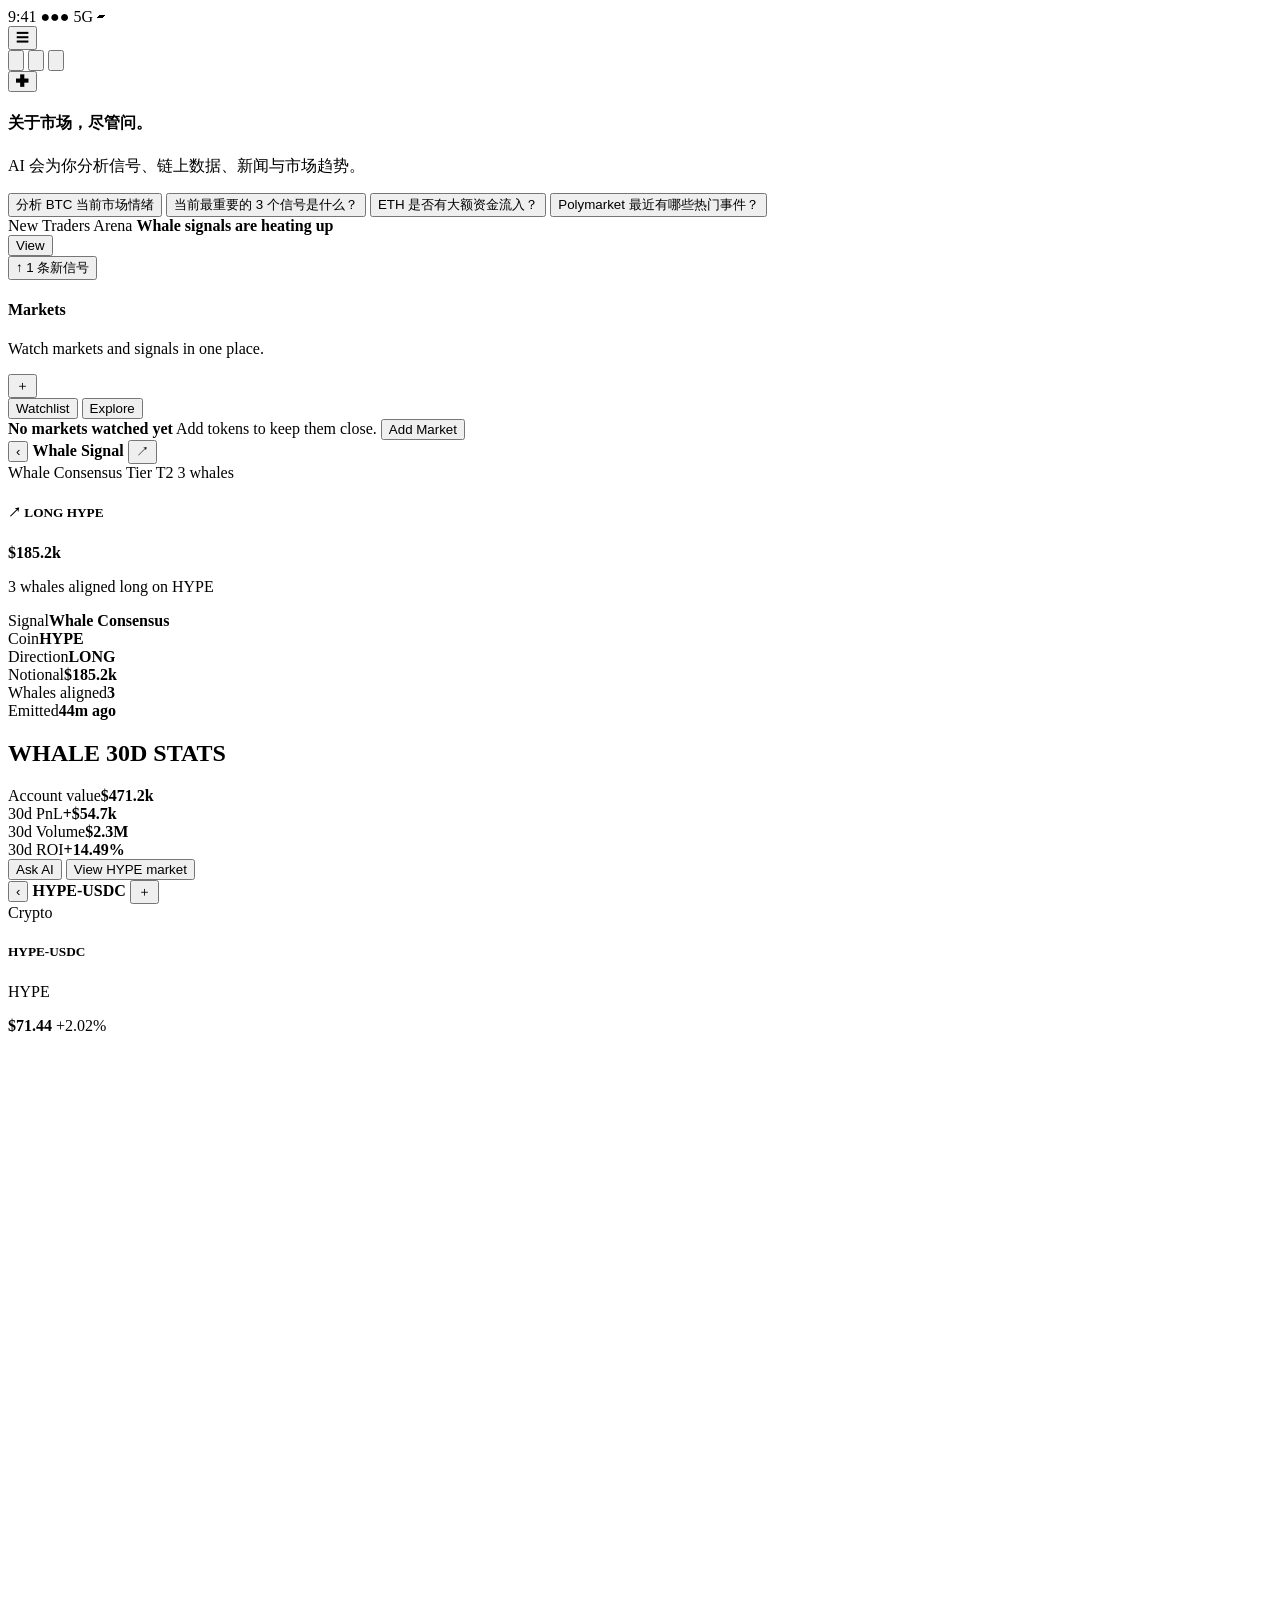
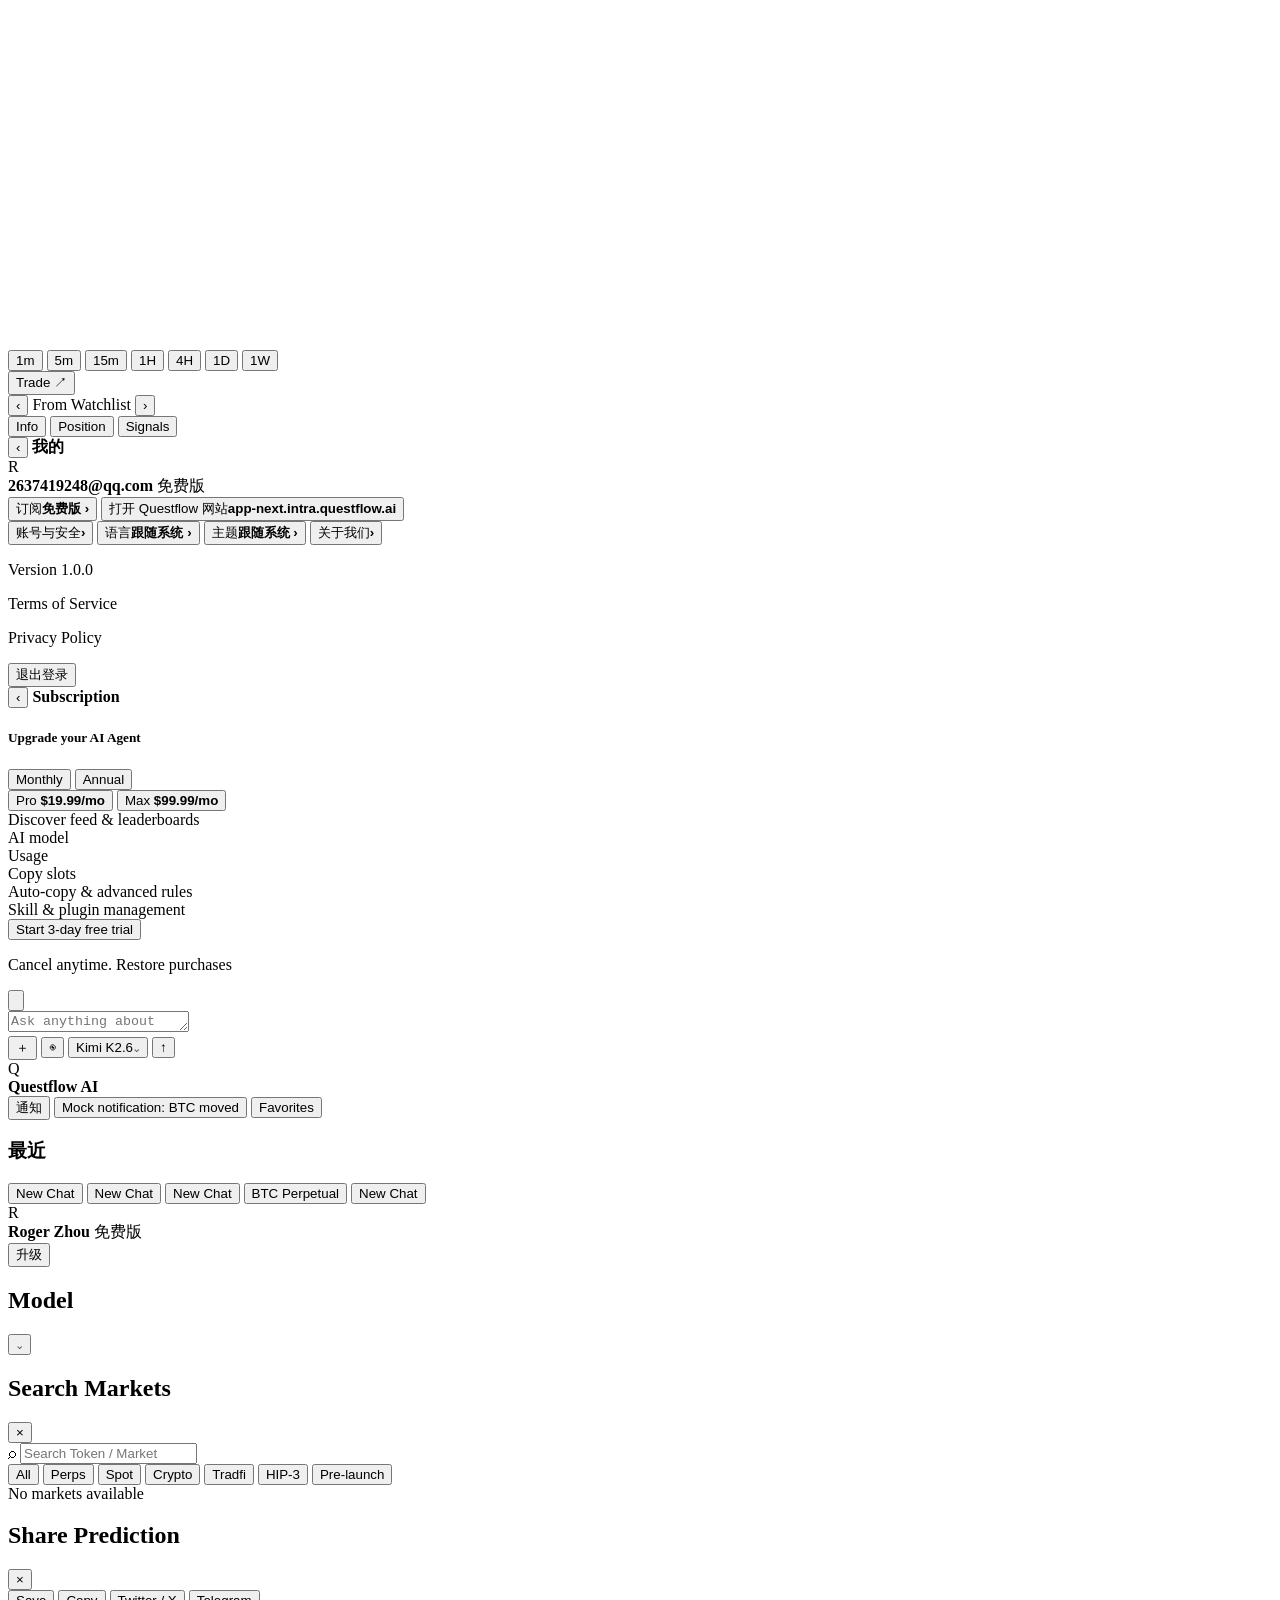
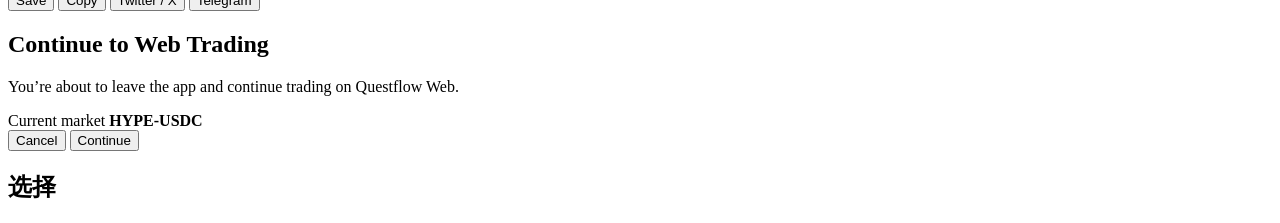
==== index.html @ 4701a62e "Add files via upload" ====
<!DOCTYPE html>
<html lang="zh-CN">
<head>
  <meta charset="UTF-8">
  <meta name="viewport" content="width=device-width, initial-scale=1.0">
  <title>Questflow AI Mobile Baseline</title>
  <link rel="stylesheet" href="style.css">
</head>
<body>
  <main class="preview-stage">
    <section class="phone-frame" aria-label="390px mobile app preview">
      <div class="app-shell">
        <div class="status-bar">
          <span>9:41</span>
          <span class="status-icons">●●● 5G ▰</span>
        </div>

        <header class="main-header" data-main-header>
          <button class="round-button" type="button" data-open-sidebar aria-label="打开菜单">☰</button>
          <div class="top-switch" role="tablist" aria-label="主页面切换">
            <button class="top-tab is-active" type="button" data-tab="chat" aria-label="AI Chat" title="AI Chat">
              <svg viewBox="0 0 24 24" aria-hidden="true"><path d="M7 18.5 3.5 21v-5A8 8 0 1 1 7 18.5Z"></path><path d="M8 10h.01M12 10h.01M16 10h.01"></path></svg>
            </button>
            <button class="top-tab" type="button" data-tab="feed" aria-label="Signal Feed" title="Signal Feed">
              <svg viewBox="0 0 24 24" aria-hidden="true"><path d="M5 6h14M5 12h14M5 18h9"></path><circle cx="18" cy="18" r="1.5"></circle></svg>
            </button>
            <button class="top-tab" type="button" data-tab="markets" aria-label="Markets" title="Markets">
              <svg viewBox="0 0 24 24" aria-hidden="true"><path d="M4 19V9M10 19V5M16 19v-7M22 19V3"></path><path d="M2 19h20"></path></svg>
            </button>
          </div>
          <button class="round-button" type="button" data-new-chat aria-label="New Chat">✚</button>
        </header>

        <section class="app-content">
          <section class="page page-chat is-active" id="page-chat">
            <div class="chat-welcome" data-chat-welcome>
              <div class="quest-logo" aria-hidden="true">
                <span></span>
              </div>
              <h1>关于市场，尽管问。</h1>
              <p>AI 会为你分析信号、链上数据、新闻与市场趋势。</p>
              <div class="shortcut-grid">
                <button class="shortcut-card" type="button" data-prompt="分析 BTC 当前市场情绪">分析 BTC 当前市场情绪</button>
                <button class="shortcut-card" type="button" data-prompt="当前最重要的 3 个信号是什么？">当前最重要的 3 个信号是什么？</button>
                <button class="shortcut-card" type="button" data-prompt="ETH 是否有大额资金流入？">ETH 是否有大额资金流入？</button>
                <button class="shortcut-card" type="button" data-prompt="Polymarket 最近有哪些热门事件？">Polymarket 最近有哪些热门事件？</button>
              </div>
            </div>
            <div class="chat-thread" data-chat-thread></div>
          </section>

          <section class="page page-feed" id="page-feed">
            <article class="arena-banner">
              <div>
                <span>New Traders Arena</span>
                <strong>Whale signals are heating up</strong>
              </div>
              <button type="button" data-toast="Arena 仅作演示">View</button>
            </article>
            <button class="new-signal-pill" type="button" data-toast="已是最新信号">↑ 1 条新信号</button>
            <div class="signal-list" data-signal-list></div>
          </section>

          <section class="page page-markets" id="page-markets">
            <div class="markets-title-row">
              <div>
                <h1>Markets</h1>
                <p>Watch markets and signals in one place.</p>
              </div>
              <button class="round-button plain add-market-button" type="button" data-open-watchlist-sheet aria-label="Search Markets">＋</button>
            </div>
            <div class="segmented markets-segmented">
              <button class="segment is-active" type="button" data-market-tab="watchlist">Watchlist</button>
              <button class="segment" type="button" data-market-tab="explore">Explore</button>
            </div>
            <div class="market-panel is-active" data-market-panel="watchlist">
              <div class="empty-state" data-watchlist-empty>
                <strong>No markets watched yet</strong>
                <span>Add tokens to keep them close.</span>
                <button type="button" data-open-watchlist-sheet>Add Market</button>
              </div>
              <div class="market-list" data-watchlist-list></div>
            </div>
            <div class="market-panel" data-market-panel="explore">
              <div class="market-list" data-explore-list></div>
            </div>
          </section>

          <section class="page page-detail" id="page-detail">
            <header class="sub-header">
              <button class="round-button plain" type="button" data-back-feed aria-label="返回">‹</button>
              <strong>Whale Signal</strong>
              <button class="round-button plain" type="button" data-open-share aria-label="分享">↗</button>
            </header>
            <article class="detail-hero">
              <div class="detail-tags">
                <span>Whale Consensus</span>
                <span>Tier T2</span>
                <span>3 whales</span>
              </div>
              <div class="detail-title-row">
                <h1>↗ LONG HYPE</h1>
                <strong>$185.2k</strong>
              </div>
              <p>3 whales aligned long on HYPE</p>
            </article>
            <article class="info-card">
              <div class="info-row"><span>Signal</span><strong>Whale Consensus</strong></div>
              <div class="info-row"><span>Coin</span><strong>HYPE</strong></div>
              <div class="info-row"><span>Direction</span><strong class="up">LONG</strong></div>
              <div class="info-row"><span>Notional</span><strong>$185.2k</strong></div>
              <div class="info-row"><span>Whales aligned</span><strong>3</strong></div>
              <div class="info-row"><span>Emitted</span><strong>44m ago</strong></div>
            </article>
            <h2 class="block-title">WHALE 30D STATS</h2>
            <article class="info-card">
              <div class="info-row"><span>Account value</span><strong>$471.2k</strong></div>
              <div class="info-row"><span>30d PnL</span><strong class="up">+$54.7k</strong></div>
              <div class="info-row"><span>30d Volume</span><strong>$2.3M</strong></div>
              <div class="info-row"><span>30d ROI</span><strong class="up">+14.49%</strong></div>
            </article>
            <div class="detail-actions">
              <button class="button secondary" type="button" data-ask-detail>Ask AI</button>
              <button class="button primary" type="button" data-open-market>View HYPE market</button>
            </div>
          </section>

          <section class="page page-token-detail" id="page-token-detail">
            <header class="sub-header token-sub-header">
              <button class="round-button plain" type="button" data-back-token aria-label="返回">‹</button>
              <strong data-token-header>HYPE-USDC</strong>
              <button class="round-button plain watch-icon" type="button" data-token-watch aria-label="Add HYPE-USDC to Watchlist">＋</button>
            </header>
            <article class="token-hero" data-token-swipe>
              <div class="token-head-row">
                <div class="token-title-block">
                  <span data-token-category>Crypto</span>
                  <h1 data-token-name>HYPE-USDC</h1>
                  <p data-token-symbol>HYPE</p>
                </div>
                <div class="token-price-block">
                  <strong data-token-price>$71.44</strong>
                  <span class="up" data-token-change>+2.02%</span>
                </div>
              </div>
              <div class="candle-chart-wrap" data-candle-wrap>
                <svg class="candle-chart" viewBox="0 0 330 238" aria-label="Mock OHLC candlestick chart" data-token-chart></svg>
                <div class="chart-tooltip" data-chart-tooltip></div>
              </div>
              <div class="time-switch chart-time-switch" data-timeframe-switch>
                <button type="button" data-timeframe="1m">1m</button>
                <button type="button" data-timeframe="5m">5m</button>
                <button class="is-active" type="button" data-timeframe="15m">15m</button>
                <button type="button" data-timeframe="1H">1H</button>
                <button type="button" data-timeframe="4H">4H</button>
                <button type="button" data-timeframe="1D">1D</button>
                <button type="button" data-timeframe="1W">1W</button>
              </div>
              <button class="token-trade-button" type="button" data-open-trade-confirm>Trade ↗</button>
              <div class="watchlist-nav" data-watchlist-nav>
                <button type="button" data-prev-token>‹</button>
                <span data-token-source>From Watchlist</span>
                <button type="button" data-next-token>›</button>
              </div>
            </article>
            <section class="token-detail-tabs">
              <div class="token-tab-bar" role="tablist" aria-label="Market detail sections">
                <button class="is-active" type="button" role="tab" data-detail-tab="info">Info</button>
                <button type="button" role="tab" data-detail-tab="position">Position</button>
                <button type="button" role="tab" data-detail-tab="signals">Signals</button>
              </div>
              <div class="token-tab-content" data-detail-tab-content>
                <section class="token-tab-panel is-active" data-detail-panel="info">
                  <article class="info-card market-info-card" data-token-market-info></article>
                </section>
                <section class="token-tab-panel" data-detail-panel="position">
                  <article class="info-card position-card" data-token-position></article>
                </section>
                <section class="token-tab-panel" data-detail-panel="signals">
                  <div class="related-signals" data-related-signals></div>
                </section>
              </div>
            </section>
          </section>

          <section class="page page-profile" id="page-profile">
            <header class="sub-header">
              <button class="round-button plain" type="button" data-back-home aria-label="返回">‹</button>
              <strong>我的</strong>
              <span></span>
            </header>
            <article class="profile-card">
              <div class="avatar">R</div>
              <div>
                <strong>2637419248@qq.com</strong>
                <span>免费版</span>
              </div>
            </article>
            <article class="list-card">
              <button class="settings-row" type="button" data-go-subscription><span>订阅</span><strong>免费版 ›</strong></button>
              <button class="settings-row" type="button" data-toast="已打开 app-next.intra.questflow.ai"><span>打开 Questflow 网站</span><strong>app-next.intra.questflow.ai</strong></button>
            </article>
            <article class="list-card">
              <button class="settings-row" type="button" data-toast="账号与安全仅作演示"><span>账号与安全</span><strong>›</strong></button>
              <button class="settings-row" type="button" data-choice="language"><span>语言</span><strong data-language-label>跟随系统 ›</strong></button>
              <button class="settings-row" type="button" data-choice="theme"><span>主题</span><strong data-theme-label>跟随系统 ›</strong></button>
              <button class="settings-row" type="button" data-toggle-about><span>关于我们</span><strong>›</strong></button>
              <div class="about-panel" data-about-panel>
                <p>Version 1.0.0</p>
                <p>Terms of Service</p>
                <p>Privacy Policy</p>
              </div>
            </article>
            <button class="logout-button" type="button" data-toast="已退出登录（演示）">退出登录</button>
          </section>

          <section class="page page-subscription" id="page-subscription">
            <header class="sub-header">
              <button class="round-button plain" type="button" data-back-profile aria-label="返回">‹</button>
              <strong>Subscription</strong>
              <span></span>
            </header>
            <article class="subscription-hero">
              <h1>Upgrade your AI Agent</h1>
              <div class="segmented">
                <button class="segment is-active" type="button" data-billing="monthly">Monthly</button>
                <button class="segment" type="button" data-billing="annual">Annual</button>
              </div>
              <div class="plan-switch">
                <button class="plan-card is-active" type="button" data-plan="pro">
                  <span>Pro</span>
                  <strong>$19.99/mo</strong>
                </button>
                <button class="plan-card" type="button" data-plan="max">
                  <span>Max</span>
                  <strong>$99.99/mo</strong>
                </button>
              </div>
            </article>
            <article class="feature-card">
              <div>Discover feed & leaderboards</div>
              <div>AI model</div>
              <div>Usage</div>
              <div>Copy slots</div>
              <div>Auto-copy & advanced rules</div>
              <div>Skill & plugin management</div>
            </article>
            <div class="trial-footer">
              <button class="button primary full" type="button" data-toast="已开始 3 天试用（演示）">Start 3-day free trial</button>
              <p>Cancel anytime. Restore purchases</p>
            </div>
          </section>
        </section>

        <button class="token-ask-fab" type="button" data-token-ask-ai aria-label="Ask AI">
          <svg viewBox="0 0 24 24" aria-hidden="true"><path d="m12 3 1.15 3.1a7.4 7.4 0 0 0 4.4 4.4l3.1 1.15-3.1 1.15a7.4 7.4 0 0 0-4.4 4.4L12 20.3l-1.15-3.1a7.4 7.4 0 0 0-4.4-4.4l-3.1-1.15 3.1-1.15a7.4 7.4 0 0 0 4.4-4.4L12 3Z"></path><path d="m19 3 .35.95a2.3 2.3 0 0 0 1.4 1.4l.95.35-.95.35a2.3 2.3 0 0 0-1.4 1.4L19 8.4l-.35-.95a2.3 2.3 0 0 0-1.4-1.4l-.95-.35.95-.35a2.3 2.3 0 0 0 1.4-1.4L19 3Z"></path></svg>
        </button>

        <form class="composer" data-composer>
          <textarea rows="1" placeholder="Ask anything about markets" data-chat-input></textarea>
          <div class="composer-actions">
            <button class="small-icon" type="button" data-toast="图片上传仅作演示" aria-label="上传图片">＋</button>
            <button class="small-icon" type="button" data-toast="语音输入仅作演示" aria-label="语音输入">◉</button>
            <button class="model-pill" type="button" data-open-model><span data-model-label>Kimi K2.6</span>⌄</button>
            <button class="send-button" type="submit" aria-label="发送">↑</button>
          </div>
        </form>

        <aside class="sidebar" data-sidebar>
          <div class="sidebar-brand">
            <div class="brand-mark">Q</div>
            <strong>Questflow AI</strong>
          </div>
          <button class="side-item" type="button" data-toast="通知仅作演示">通知</button>
          <button class="side-item" type="button" data-open-notification-market>Mock notification: BTC moved</button>
          <button class="side-item" type="button" data-toast="Favorites 已点击">Favorites</button>
          <h3>最近</h3>
          <div class="history-list">
            <button type="button" data-history="New Chat">New Chat</button>
            <button type="button" data-history="New Chat">New Chat</button>
            <button type="button" data-history="New Chat">New Chat</button>
            <button type="button" data-history="BTC Perpetual">BTC Perpetual</button>
            <button type="button" data-history="New Chat">New Chat</button>
          </div>
          <div class="sidebar-user" data-open-profile>
            <div class="avatar small">R</div>
            <div>
              <strong>Roger Zhou</strong>
              <span>免费版</span>
            </div>
            <button type="button" data-sidebar-upgrade>升级</button>
          </div>
        </aside>
        <div class="dim-layer" data-dim></div>
      </div>
    </section>
  </main>

  <div class="sheet-backdrop" data-model-sheet>
    <section class="bottom-sheet model-sheet" role="dialog" aria-modal="true" aria-label="Model">
      <div class="sheet-handle"></div>
      <div class="sheet-header">
        <h2>Model</h2>
        <button class="round-button plain" type="button" data-close-sheets aria-label="关闭">⌄</button>
      </div>
      <div class="model-list" data-model-list></div>
    </section>
  </div>

  <div class="sheet-backdrop" data-watchlist-sheet>
    <section class="bottom-sheet watchlist-sheet" role="dialog" aria-modal="true" aria-label="Search Markets">
      <div class="sheet-handle"></div>
      <div class="sheet-header">
        <h2>Search Markets</h2>
        <button class="round-button plain" type="button" data-close-sheets aria-label="关闭">×</button>
      </div>
      <label class="market-search sheet-search">
        <span>⌕</span>
        <input type="search" placeholder="Search Token / Market" data-watchlist-search>
      </label>
      <div class="watchlist-categories" data-watchlist-categories>
        <button class="is-active" type="button" data-watchlist-category="all">All</button>
        <button type="button" data-watchlist-category="perps">Perps</button>
        <button type="button" data-watchlist-category="spot">Spot</button>
        <button type="button" data-watchlist-category="crypto">Crypto</button>
        <button type="button" data-watchlist-category="tradfi">Tradfi</button>
        <button type="button" data-watchlist-category="hip3">HIP-3</button>
        <button type="button" data-watchlist-category="prelaunch">Pre-launch</button>
      </div>
      <div class="market-list sheet-market-list" data-watchlist-search-list></div>
      <div class="market-search-empty" data-market-search-empty>No markets available</div>
    </section>
  </div>

  <div class="sheet-backdrop" data-share-sheet>
    <section class="bottom-sheet share-sheet" role="dialog" aria-modal="true" aria-label="Share Prediction">
      <div class="sheet-header">
        <h2>Share Prediction</h2>
        <button class="round-button plain" type="button" data-close-sheets aria-label="关闭">×</button>
      </div>
      <div class="share-actions">
        <button type="button" data-share-action="Save">Save</button>
        <button type="button" data-share-action="Copy">Copy</button>
        <button type="button" data-share-action="Twitter / X">Twitter / X</button>
        <button type="button" data-share-action="Telegram">Telegram</button>
      </div>
    </section>
  </div>

  <div class="sheet-backdrop" data-trade-confirm-sheet>
    <section class="bottom-sheet trade-confirm-sheet" role="dialog" aria-modal="true" aria-labelledby="trade-confirm-title">
      <div class="sheet-handle"></div>
      <div class="trade-confirm-copy">
        <h2 id="trade-confirm-title">Continue to Web Trading</h2>
        <p>You’re about to leave the app and continue trading on Questflow Web.</p>
        <span>Current market</span>
        <strong data-trade-market>HYPE-USDC</strong>
      </div>
      <div class="trade-confirm-actions">
        <button class="button secondary" type="button" data-cancel-trade>Cancel</button>
        <button class="button primary" type="button" data-continue-trade>Continue</button>
      </div>
    </section>
  </div>

  <div class="dialog-backdrop" data-choice-dialog>
    <section class="dialog" role="dialog" aria-modal="true" aria-label="选择">
      <h2 data-choice-title>选择</h2>
      <div class="choice-options" data-choice-options></div>
    </section>
  </div>

  <div class="toast" role="status" aria-live="polite"></div>
  <script src="script.js"></script>
</body>
</html>
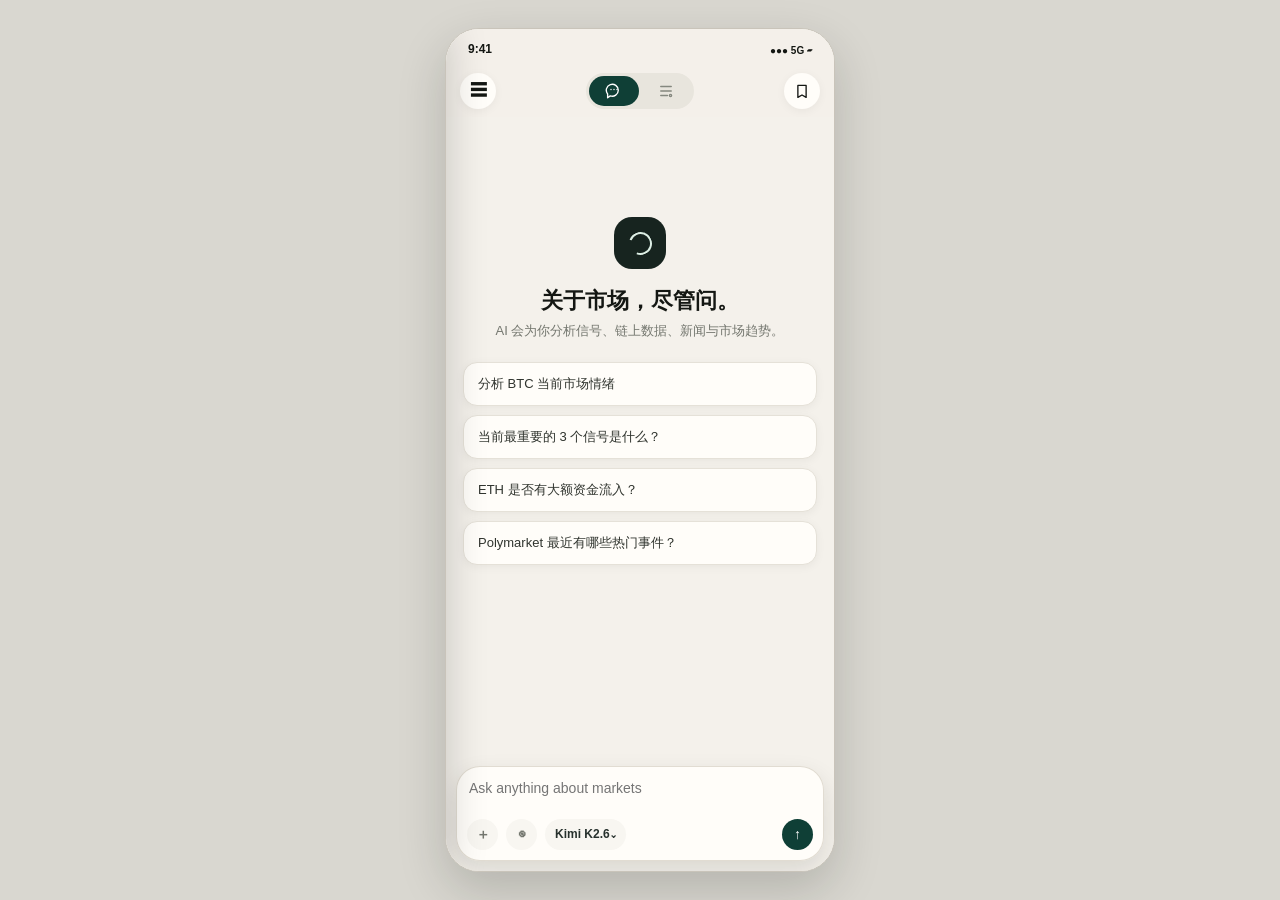
==== commit 1bd62c54: "Add files via upload" ====
--- a/index.html
+++ b/index.html
@@ -21,14 +21,13 @@
             <button class="top-tab is-active" type="button" data-tab="chat" aria-label="AI Chat" title="AI Chat">
               <svg viewBox="0 0 24 24" aria-hidden="true"><path d="M7 18.5 3.5 21v-5A8 8 0 1 1 7 18.5Z"></path><path d="M8 10h.01M12 10h.01M16 10h.01"></path></svg>
             </button>
-            <button class="top-tab" type="button" data-tab="feed" aria-label="Signal Feed" title="Signal Feed">
+            <button class="top-tab" type="button" data-tab="feed" aria-label="Signals Feed" title="Signals Feed">
               <svg viewBox="0 0 24 24" aria-hidden="true"><path d="M5 6h14M5 12h14M5 18h9"></path><circle cx="18" cy="18" r="1.5"></circle></svg>
             </button>
-            <button class="top-tab" type="button" data-tab="markets" aria-label="Markets" title="Markets">
-              <svg viewBox="0 0 24 24" aria-hidden="true"><path d="M4 19V9M10 19V5M16 19v-7M22 19V3"></path><path d="M2 19h20"></path></svg>
-            </button>
-          </div>
-          <button class="round-button" type="button" data-new-chat aria-label="New Chat">✚</button>
+          </div>
+          <button class="round-button watchlist-entry" type="button" data-open-watchlist-page aria-label="Watchlist" title="Watchlist">
+            <svg viewBox="0 0 24 24" aria-hidden="true"><path d="M6.5 4.5h11v16l-5.5-3.2-5.5 3.2Z"></path></svg>
+          </button>
         </header>
 
         <section class="app-content">
@@ -65,25 +64,24 @@
             <div class="markets-title-row">
               <div>
                 <h1>Markets</h1>
-                <p>Watch markets and signals in one place.</p>
+                <p>Browse prices and open any market.</p>
               </div>
               <button class="round-button plain add-market-button" type="button" data-open-watchlist-sheet aria-label="Search Markets">＋</button>
             </div>
-            <div class="segmented markets-segmented">
-              <button class="segment is-active" type="button" data-market-tab="watchlist">Watchlist</button>
-              <button class="segment" type="button" data-market-tab="explore">Explore</button>
-            </div>
-            <div class="market-panel is-active" data-market-panel="watchlist">
-              <div class="empty-state" data-watchlist-empty>
-                <strong>No markets watched yet</strong>
-                <span>Add tokens to keep them close.</span>
-                <button type="button" data-open-watchlist-sheet>Add Market</button>
-              </div>
-              <div class="market-list" data-watchlist-list></div>
-            </div>
-            <div class="market-panel" data-market-panel="explore">
-              <div class="market-list" data-explore-list></div>
-            </div>
+            <div class="market-list" data-markets-list></div>
+          </section>
+
+          <section class="page page-watchlist" id="page-watchlist">
+            <div class="watchlist-page-header">
+              <div>
+                <h1>Watchlist</h1>
+                <p>Your followed markets, all in one place.</p>
+              </div>
+              <div class="watchlist-page-actions">
+                <button class="round-button plain" type="button" data-open-watchlist-sheet aria-label="Search Markets">＋</button>
+              </div>
+            </div>
+            <div class="market-list watchlist-page-list" data-watchlist-groups></div>
           </section>
 
           <section class="page page-detail" id="page-detail">
@@ -127,11 +125,26 @@
 
           <section class="page page-token-detail" id="page-token-detail">
             <header class="sub-header token-sub-header">
-              <button class="round-button plain" type="button" data-back-token aria-label="返回">‹</button>
-              <strong data-token-header>HYPE-USDC</strong>
-              <button class="round-button plain watch-icon" type="button" data-token-watch aria-label="Add HYPE-USDC to Watchlist">＋</button>
+              <button class="token-back-button" type="button" data-back-token aria-label="返回">
+                <svg viewBox="0 0 24 24" aria-hidden="true"><path d="m15 18-6-6 6-6"></path></svg>
+              </button>
+              <div class="token-title-swipe" data-token-swipe>
+                <button class="token-switch-button" type="button" data-prev-token aria-label="Previous watched market">
+                  <svg viewBox="0 0 24 24" aria-hidden="true"><path d="m14 17-5-5 5-5"></path></svg>
+                </button>
+                <span class="token-title-center">
+                  <span class="token-header-icon" data-token-header-icon>H</span>
+                  <strong data-token-header>HYPE-USDC</strong>
+                </span>
+                <button class="token-switch-button" type="button" data-next-token aria-label="Next watched market">
+                  <svg viewBox="0 0 24 24" aria-hidden="true"><path d="m10 7 5 5-5 5"></path></svg>
+                </button>
+              </div>
+              <button class="token-watch-button" type="button" data-token-watch aria-label="Add HYPE-USDC to Watchlist">
+                <svg viewBox="0 0 24 24" aria-hidden="true"><path d="M6.5 4.5h11v16l-5.5-3.2-5.5 3.2Z"></path></svg>
+              </button>
             </header>
-            <article class="token-hero" data-token-swipe>
+            <article class="token-hero">
               <div class="token-head-row">
                 <div class="token-title-block">
                   <span data-token-category>Crypto</span>
@@ -157,27 +170,22 @@
                 <button type="button" data-timeframe="1W">1W</button>
               </div>
               <button class="token-trade-button" type="button" data-open-trade-confirm>Trade ↗</button>
-              <div class="watchlist-nav" data-watchlist-nav>
-                <button type="button" data-prev-token>‹</button>
-                <span data-token-source>From Watchlist</span>
-                <button type="button" data-next-token>›</button>
-              </div>
             </article>
             <section class="token-detail-tabs">
               <div class="token-tab-bar" role="tablist" aria-label="Market detail sections">
-                <button class="is-active" type="button" role="tab" data-detail-tab="info">Info</button>
+                <button class="is-active" type="button" role="tab" data-detail-tab="signals">Signals</button>
+                <button type="button" role="tab" data-detail-tab="info">Info</button>
                 <button type="button" role="tab" data-detail-tab="position">Position</button>
-                <button type="button" role="tab" data-detail-tab="signals">Signals</button>
               </div>
               <div class="token-tab-content" data-detail-tab-content>
-                <section class="token-tab-panel is-active" data-detail-panel="info">
+                <section class="token-tab-panel is-active" data-detail-panel="signals">
+                  <div class="related-signals" data-related-signals></div>
+                </section>
+                <section class="token-tab-panel" data-detail-panel="info">
                   <article class="info-card market-info-card" data-token-market-info></article>
                 </section>
                 <section class="token-tab-panel" data-detail-panel="position">
                   <article class="info-card position-card" data-token-position></article>
-                </section>
-                <section class="token-tab-panel" data-detail-panel="signals">
-                  <div class="related-signals" data-related-signals></div>
                 </section>
               </div>
             </section>
@@ -252,9 +260,14 @@
           </section>
         </section>
 
-        <button class="token-ask-fab" type="button" data-token-ask-ai aria-label="Ask AI">
-          <svg viewBox="0 0 24 24" aria-hidden="true"><path d="m12 3 1.15 3.1a7.4 7.4 0 0 0 4.4 4.4l3.1 1.15-3.1 1.15a7.4 7.4 0 0 0-4.4 4.4L12 20.3l-1.15-3.1a7.4 7.4 0 0 0-4.4-4.4l-3.1-1.15 3.1-1.15a7.4 7.4 0 0 0 4.4-4.4L12 3Z"></path><path d="m19 3 .35.95a2.3 2.3 0 0 0 1.4 1.4l.95.35-.95.35a2.3 2.3 0 0 0-1.4 1.4L19 8.4l-.35-.95a2.3 2.3 0 0 0-1.4-1.4l-.95-.35.95-.35a2.3 2.3 0 0 0 1.4-1.4L19 3Z"></path></svg>
-        </button>
+        <form class="token-ai-composer" data-token-ai-composer>
+          <textarea rows="1" placeholder="Ask AI about HYPE-USDC…" data-token-ai-input aria-label="Ask AI about this market"></textarea>
+          <div class="token-ai-actions">
+            <button class="small-icon" type="button" data-toast="图片上传仅作演示" aria-label="上传图片">＋</button>
+            <button class="small-icon" type="button" data-toast="语音输入仅作演示" aria-label="语音输入">◉</button>
+            <button class="send-button" type="submit" aria-label="发送">↑</button>
+          </div>
+        </form>
 
         <form class="composer" data-composer>
           <textarea rows="1" placeholder="Ask anything about markets" data-chat-input></textarea>
@@ -271,6 +284,7 @@
             <div class="brand-mark">Q</div>
             <strong>Questflow AI</strong>
           </div>
+          <button class="sidebar-new-chat" type="button" data-sidebar-new-chat><span>＋</span>New Chat</button>
           <button class="side-item" type="button" data-toast="通知仅作演示">通知</button>
           <button class="side-item" type="button" data-open-notification-market>Mock notification: BTC moved</button>
           <button class="side-item" type="button" data-toast="Favorites 已点击">Favorites</button>
--- a/style.css
+++ b/style.css
@@ -0,0 +1,2508 @@
+:root {
+  --app-width: 390px;
+  --bg: #f4f1eb;
+  --surface: #fffdf9;
+  --surface-2: #f8f6f1;
+  --surface-3: #eeebe4;
+  --text: #141713;
+  --muted: #74776f;
+  --soft: #a3a69d;
+  --line: #e5e1d8;
+  --primary: #0f3f36;
+  --primary-2: #15594b;
+  --green: #129767;
+  --red: #cc4d4d;
+  --shadow: 0 2px 10px rgba(25, 28, 22, 0.05);
+  --sheet-shadow: 0 -18px 42px rgba(0, 0, 0, 0.18);
+  --radius: 18px;
+  --radius-lg: 24px;
+  --font: -apple-system, BlinkMacSystemFont, "SF Pro Text", "Segoe UI", sans-serif;
+  font-family: var(--font);
+}
+
+* {
+  box-sizing: border-box;
+}
+
+body {
+  margin: 0;
+  min-height: 100vh;
+  color: var(--text);
+  background: #d9d7d0;
+  font: 14px/1.42 var(--font);
+}
+
+button,
+textarea {
+  font: inherit;
+}
+
+button {
+  cursor: pointer;
+  -webkit-tap-highlight-color: transparent;
+}
+
+.preview-stage {
+  min-height: 100vh;
+  display: grid;
+  place-items: center;
+  padding: 20px;
+}
+
+.phone-frame {
+  width: var(--app-width);
+  height: 844px;
+  overflow: hidden;
+  border: 1px solid #c9c4ba;
+  border-radius: 34px;
+  background: var(--bg);
+  box-shadow: 0 18px 48px rgba(18, 22, 18, 0.18);
+}
+
+.app-shell {
+  position: relative;
+  height: 100%;
+  overflow: hidden;
+  background: var(--bg);
+}
+
+.status-bar {
+  height: 36px;
+  display: flex;
+  align-items: end;
+  justify-content: space-between;
+  padding: 0 22px 7px;
+  color: var(--text);
+  font-size: 12px;
+  font-weight: 700;
+  background: rgba(244, 241, 235, 0.96);
+}
+
+.status-icons {
+  font-size: 10px;
+}
+
+.main-header {
+  position: relative;
+  height: 52px;
+  display: block;
+  padding: 8px 14px 10px;
+  background: rgba(244, 241, 235, 0.96);
+  transition: opacity 0.18s ease, transform 0.18s ease;
+}
+
+.main-header.is-hidden {
+  opacity: 0;
+  pointer-events: none;
+  transform: translateY(-8px);
+}
+
+.round-button,
+.small-icon,
+.send-button {
+  display: inline-grid;
+  place-items: center;
+  border: 0;
+  color: var(--text);
+  background: var(--surface);
+}
+
+.round-button {
+  width: 36px;
+  height: 36px;
+  border-radius: 50%;
+  box-shadow: var(--shadow);
+  font-size: 17px;
+  font-weight: 800;
+}
+
+.round-button.plain {
+  background: transparent;
+  box-shadow: none;
+}
+
+.top-switch {
+  position: absolute;
+  top: 8px;
+  left: 50%;
+  width: 108px;
+  height: 36px;
+  display: grid;
+  grid-template-columns: repeat(2, 1fr);
+  gap: 3px;
+  padding: 3px;
+  border-radius: 999px;
+  background: #e8e5dd;
+  transform: translateX(-50%);
+}
+
+[data-open-sidebar],
+[data-open-watchlist-page] {
+  position: absolute;
+  top: 8px;
+}
+
+[data-open-sidebar] {
+  left: 14px;
+}
+
+[data-open-watchlist-page] {
+  right: 14px;
+}
+
+.watchlist-entry svg {
+  width: 18px;
+  height: 18px;
+  fill: none;
+  stroke: currentColor;
+  stroke-width: 1.8;
+  stroke-linecap: round;
+  stroke-linejoin: round;
+}
+
+.watchlist-entry.is-active {
+  color: #fff !important;
+  background: var(--primary) !important;
+}
+
+.top-tab {
+  display: grid;
+  place-items: center;
+  border: 0;
+  border-radius: 999px;
+  color: #85887f;
+  background: transparent;
+  transition: background 0.18s ease, color 0.18s ease;
+}
+
+.top-tab svg {
+  width: 18px;
+  height: 18px;
+  fill: none;
+  stroke: currentColor;
+  stroke-width: 1.8;
+  stroke-linecap: round;
+  stroke-linejoin: round;
+}
+
+.top-tab.is-active {
+  color: #ffffff;
+  background: var(--primary);
+}
+
+.app-shell:has(#page-feed.is-active) .main-header,
+.app-shell:has(#page-markets.is-active) .main-header,
+.app-shell:has(#page-watchlist.is-active) .main-header {
+  padding-left: 12px;
+  padding-right: 12px;
+}
+
+.app-shell:has(#page-feed.is-active) .round-button:not(.plain),
+.app-shell:has(#page-markets.is-active) .round-button:not(.plain),
+.app-shell:has(#page-watchlist.is-active) .round-button:not(.plain) {
+  width: 34px;
+  height: 34px;
+  color: #4f554d;
+  background: rgba(255, 255, 255, 0.82);
+}
+
+.app-shell:has(#page-feed.is-active) .top-switch,
+.app-shell:has(#page-markets.is-active) .top-switch,
+.app-shell:has(#page-watchlist.is-active) .top-switch {
+  height: 36px;
+  background: #e8e5dd;
+}
+
+.app-content {
+  height: calc(100% - 88px);
+  overflow: auto;
+  padding: 8px 14px 116px;
+}
+
+.page {
+  display: none;
+  max-width: 100%;
+}
+
+.page.is-active {
+  display: block;
+}
+
+.page-feed {
+  overflow-x: hidden;
+}
+
+.page-chat.is-active {
+  min-height: 100%;
+}
+
+.chat-welcome {
+  display: grid;
+  justify-items: center;
+  padding: 92px 3px 0;
+  text-align: center;
+}
+
+.quest-logo {
+  width: 52px;
+  height: 52px;
+  display: grid;
+  place-items: center;
+  margin-bottom: 19px;
+  border-radius: 18px;
+  background: #17241f;
+}
+
+.quest-logo span {
+  width: 23px;
+  height: 23px;
+  border: 2px solid #dceee4;
+  border-left-color: transparent;
+  border-radius: 50%;
+  transform: rotate(-25deg);
+}
+
+.chat-welcome h1 {
+  margin: 0 0 8px;
+  font-size: 22px;
+  line-height: 1.18;
+  font-weight: 800;
+  letter-spacing: 0;
+}
+
+.chat-welcome p {
+  width: 292px;
+  margin: 0 0 22px;
+  color: var(--muted);
+  font-size: 13px;
+}
+
+.shortcut-grid {
+  width: 100%;
+  display: grid;
+  gap: 9px;
+}
+
+.shortcut-card {
+  min-height: 44px;
+  padding: 0 14px;
+  border: 1px solid var(--line);
+  border-radius: 14px;
+  color: #30342e;
+  background: var(--surface);
+  box-shadow: var(--shadow);
+  text-align: left;
+  font-size: 13px;
+}
+
+.chat-thread {
+  display: grid;
+  gap: 12px;
+  padding-top: 6px;
+}
+
+.message {
+  max-width: 82%;
+  padding: 11px 13px;
+  border-radius: 18px;
+  font-size: 14px;
+}
+
+.message.user {
+  justify-self: end;
+  color: #fff;
+  background: var(--primary);
+  border-bottom-right-radius: 6px;
+}
+
+.message.ai {
+  justify-self: start;
+  color: #22261f;
+  background: var(--surface);
+  border: 1px solid var(--line);
+  border-bottom-left-radius: 6px;
+}
+
+.composer {
+  position: absolute;
+  left: 10px;
+  right: 10px;
+  bottom: 10px;
+  padding: 10px;
+  border: 1px solid rgba(222, 217, 206, 0.9);
+  border-radius: 24px;
+  background: rgba(255, 253, 249, 0.98);
+  box-shadow: 0 10px 24px rgba(21, 25, 20, 0.12);
+  z-index: 6;
+}
+
+.composer.is-hidden {
+  display: none;
+}
+
+.composer textarea {
+  width: 100%;
+  height: 36px;
+  resize: none;
+  border: 0;
+  outline: 0;
+  color: var(--text);
+  background: transparent;
+  font-size: 14px;
+}
+
+.composer-actions {
+  display: flex;
+  align-items: center;
+  gap: 8px;
+}
+
+.small-icon,
+.send-button {
+  width: 31px;
+  height: 31px;
+  flex: 0 0 31px;
+  border-radius: 50%;
+  color: var(--muted);
+  background: var(--surface-2);
+  font-weight: 800;
+}
+
+.send-button {
+  margin-left: auto;
+  color: #fff;
+  background: var(--primary);
+}
+
+.model-pill {
+  height: 31px;
+  max-width: 126px;
+  padding: 0 10px;
+  border: 0;
+  border-radius: 999px;
+  color: #27312d;
+  background: var(--surface-2);
+  font-size: 12px;
+  font-weight: 700;
+  overflow: hidden;
+  white-space: nowrap;
+  text-overflow: ellipsis;
+}
+
+.arena-banner {
+  position: relative;
+  display: flex;
+  align-items: center;
+  justify-content: space-between;
+  min-height: 92px;
+  margin-bottom: 12px;
+  padding: 15px 16px;
+  border-radius: 22px;
+  color: #fff;
+  background:
+    linear-gradient(90deg, #101d19 0%, rgba(16, 29, 25, 0.9) 50%, #07100e 100%);
+  overflow: hidden;
+}
+
+.arena-banner::before {
+  content: "";
+  position: absolute;
+  inset: 0;
+  background:
+    repeating-linear-gradient(90deg, transparent 0 26px, rgba(255, 255, 255, 0.06) 27px 28px),
+    radial-gradient(circle at 74% 46%, rgba(214, 238, 224, 0.18), transparent 25%);
+  opacity: 0.65;
+}
+
+.arena-banner::after {
+  content: "♕";
+  position: absolute;
+  right: 78px;
+  top: 20px;
+  color: rgba(255, 255, 255, 0.18);
+  font-size: 52px;
+  line-height: 1;
+}
+
+.arena-banner > * {
+  position: relative;
+  z-index: 1;
+}
+
+.arena-banner span {
+  display: block;
+  margin-bottom: 4px;
+  color: rgba(255, 255, 255, 0.62);
+  font-size: 11px;
+}
+
+.arena-banner strong {
+  display: block;
+  max-width: 220px;
+  font-size: 15px;
+  line-height: 1.25;
+}
+
+.arena-banner button {
+  height: 31px;
+  padding: 0 13px;
+  border: 0;
+  border-radius: 999px;
+  color: #13221d;
+  background: #dff2e7;
+  font-size: 12px;
+  font-weight: 800;
+}
+
+.new-signal-pill {
+  width: 100%;
+  height: 34px;
+  margin: 0 0 12px;
+  border: 0;
+  border-radius: 999px;
+  color: #ffffff;
+  background: #070807;
+  font-size: 14px;
+  font-weight: 700;
+  text-align: left;
+  padding: 0 15px;
+}
+
+.signal-list {
+  display: grid;
+  gap: 10px;
+  max-width: 100%;
+  overflow-x: hidden;
+}
+
+.signal-card {
+  display: grid;
+  max-width: 100%;
+  gap: 8px;
+  padding: 12px 12px 11px;
+  border: 1px solid rgba(229, 225, 216, 0.78);
+  border-radius: 17px;
+  background: rgba(255, 253, 249, 0.74);
+  box-shadow: none;
+  overflow: hidden;
+}
+
+.signal-top {
+  display: flex;
+  align-items: baseline;
+  gap: 7px;
+  min-width: 0;
+  max-width: 100%;
+}
+
+.direction {
+  height: 22px;
+  flex: 0 0 auto;
+  padding: 0 8px;
+  border-radius: 999px;
+  color: #139163;
+  background: #e6f4ec;
+  font-size: 11px;
+  font-weight: 750;
+  line-height: 22px;
+}
+
+.direction.short {
+  color: #e8676d;
+  background: #fff0f0;
+}
+
+.signal-title {
+  display: flex;
+  align-items: baseline;
+  gap: 6px;
+  flex-wrap: wrap;
+  flex: 1;
+  min-width: 0;
+  max-width: 100%;
+  border: 0;
+  padding: 0;
+  color: var(--text);
+  background: transparent;
+  text-align: left;
+}
+
+.coin-link {
+  color: #238087;
+  border-bottom: 1px solid currentColor;
+  font-weight: 700;
+}
+
+.signal-title strong {
+  min-width: 0;
+  color: #151914;
+  font-size: 15px;
+  line-height: 1.25;
+}
+
+.signal-title b {
+  color: #151914;
+  font-size: 15px;
+  line-height: 1.25;
+  font-weight: 850;
+  white-space: nowrap;
+}
+
+.signal-desc {
+  min-width: 0;
+  margin: -1px 0 2px;
+  color: var(--muted);
+  font-size: 13px;
+  line-height: 1.42;
+  overflow-wrap: anywhere;
+}
+
+.notional {
+  font-size: 14px;
+  font-weight: 900;
+}
+
+.market-mini {
+  width: 100%;
+  max-width: 100%;
+  display: flex;
+  align-items: center;
+  gap: 9px;
+  min-width: 0;
+  padding: 8px 9px;
+  border: 1px solid #e1ded7;
+  border-radius: 16px;
+  color: var(--text);
+  background: rgba(255, 255, 255, 0.76);
+  text-align: left;
+}
+
+.token-icon {
+  width: 30px;
+  height: 30px;
+  flex: 0 0 30px;
+  display: grid;
+  place-items: center;
+  border-radius: 50%;
+  color: #ffffff;
+  background: var(--primary);
+  font-size: 12px;
+  font-weight: 900;
+}
+
+.token-icon.btc {
+  background: #f7931a;
+  font-size: 18px;
+}
+
+.token-icon.eth {
+  color: #17342d;
+  background: #e4ebe7;
+}
+
+.market-copy {
+  flex: 1;
+  min-width: 0;
+}
+
+.market-mini .market-copy strong {
+  display: block;
+  min-width: 0;
+  font-size: 13px;
+  line-height: 1.2;
+  overflow: hidden;
+  text-overflow: ellipsis;
+  white-space: nowrap;
+}
+
+.market-copy em {
+  display: block;
+  color: var(--muted);
+  font-size: 11px;
+  font-style: normal;
+  line-height: 1.25;
+  overflow: hidden;
+  text-overflow: ellipsis;
+  white-space: nowrap;
+}
+
+.market-copy b {
+  margin-left: 4px;
+  font-weight: 800;
+}
+
+.market-copy .up {
+  color: #18a66e;
+}
+
+.market-copy .down {
+  color: #ef666d;
+}
+
+.down {
+  color: var(--red);
+}
+
+.sparkline {
+  width: 72px;
+  max-width: 72px;
+  height: 30px;
+  flex: 0 0 72px;
+}
+
+.sparkline path {
+  fill: none;
+  stroke: var(--green);
+  stroke-width: 3;
+  stroke-linecap: round;
+}
+
+.sparkline.down path {
+  stroke: #ef666d;
+}
+
+.tag-row {
+  display: none;
+  flex-wrap: wrap;
+  gap: 6px;
+}
+
+.tag-row span,
+.detail-tags span {
+  padding: 4px 7px;
+  border-radius: 999px;
+  color: #486259;
+  background: #e9f3ed;
+  font-size: 11px;
+  font-weight: 800;
+}
+
+.signal-actions {
+  display: flex;
+  align-items: center;
+  justify-content: space-between;
+  gap: 8px;
+  min-width: 0;
+  color: var(--muted);
+  font-size: 12px;
+}
+
+.action-group {
+  display: flex;
+  align-items: center;
+  justify-content: flex-end;
+  gap: 10px;
+  min-width: 0;
+}
+
+.action-group i {
+  width: 1px;
+  height: 15px;
+  background: #cac7bf;
+}
+
+.signal-actions button {
+  height: auto;
+  min-width: 0;
+  padding: 0;
+  border: 0;
+  border-radius: 0;
+  color: var(--muted);
+  background: transparent;
+  font-size: 12px;
+  font-weight: 750;
+  white-space: nowrap;
+}
+
+.signal-actions button:last-child {
+  color: var(--primary);
+  background: transparent;
+  font-size: 13px;
+}
+
+.signal-actions .market-watch-inline {
+  width: 23px;
+  height: 23px;
+  display: grid;
+  place-items: center;
+  border-radius: 50%;
+  color: var(--primary);
+  background: #e7ece8;
+  font-size: 15px;
+  font-weight: 900;
+}
+
+.signal-actions .market-watch-inline.is-watched {
+  color: #fff;
+  background: var(--primary);
+  font-size: 12px;
+}
+
+.signal-actions [data-favorite].is-active,
+.signal-favorite.is-active {
+  color: #b48222;
+}
+
+.sub-header {
+  height: 44px;
+  display: grid;
+  grid-template-columns: 40px 1fr 40px;
+  align-items: center;
+  margin: -2px -2px 12px;
+}
+
+.sub-header strong {
+  justify-self: center;
+  font-size: 16px;
+}
+
+.detail-hero,
+.token-hero,
+.profile-card,
+.subscription-hero,
+.info-card,
+.list-card,
+.feature-card {
+  border: 1px solid var(--line);
+  border-radius: 20px;
+  background: var(--surface);
+  box-shadow: var(--shadow);
+}
+
+.detail-hero {
+  padding: 15px;
+}
+
+.detail-tags {
+  display: flex;
+  align-items: center;
+  gap: 6px;
+  margin-bottom: 15px;
+}
+
+.detail-market-watch {
+  width: 26px;
+  height: 26px;
+  display: grid;
+  place-items: center;
+  margin-left: auto;
+  border: 0;
+  border-radius: 50%;
+  color: var(--primary);
+  background: #e3eee8;
+  font-size: 16px;
+  font-weight: 900;
+}
+
+.detail-market-watch.is-watched {
+  color: #fff;
+  background: var(--primary);
+  font-size: 12px;
+}
+
+.detail-title-row {
+  display: flex;
+  align-items: center;
+  justify-content: space-between;
+  gap: 12px;
+}
+
+.detail-title-row h1 {
+  margin: 0;
+  font-size: 24px;
+  line-height: 1.05;
+}
+
+.detail-title-row strong {
+  font-size: 18px;
+}
+
+.detail-hero p {
+  margin: 8px 0 0;
+  color: var(--muted);
+  font-size: 13px;
+}
+
+.info-card {
+  margin-top: 12px;
+  overflow: hidden;
+}
+
+.info-row {
+  display: flex;
+  justify-content: space-between;
+  gap: 14px;
+  padding: 13px 14px;
+  border-bottom: 1px solid var(--line);
+}
+
+.info-row:last-child {
+  border-bottom: 0;
+}
+
+.info-row span {
+  color: var(--muted);
+  font-size: 13px;
+}
+
+.info-row strong {
+  text-align: right;
+  font-size: 13px;
+}
+
+.up {
+  color: var(--green);
+}
+
+.block-title {
+  margin: 18px 2px 0;
+  color: var(--soft);
+  font-size: 11px;
+  letter-spacing: 0;
+}
+
+.detail-actions {
+  display: grid;
+  grid-template-columns: 0.9fr 1.4fr;
+  gap: 9px;
+  margin-top: 14px;
+}
+
+.markets-title-row {
+  display: flex;
+  align-items: center;
+  justify-content: space-between;
+  gap: 12px;
+  padding: 6px 2px 12px;
+}
+
+.markets-title-row h1 {
+  margin: 0;
+  font-size: 24px;
+  line-height: 1.1;
+  letter-spacing: 0;
+}
+
+.markets-title-row p {
+  margin: 4px 0 0;
+  color: var(--muted);
+  font-size: 12px;
+}
+
+.add-market-button {
+  color: var(--primary);
+  background: var(--surface);
+}
+
+.markets-segmented {
+  margin-bottom: 10px;
+}
+
+.watchlist-page-header {
+  display: flex;
+  align-items: center;
+  justify-content: space-between;
+  gap: 12px;
+  padding: 6px 2px 14px;
+}
+
+.watchlist-page-header h1 {
+  margin: 0;
+  font-size: 24px;
+  line-height: 1.1;
+  letter-spacing: 0;
+}
+
+.watchlist-page-header p {
+  margin: 4px 0 0;
+  color: var(--muted);
+  font-size: 12px;
+}
+
+.watchlist-page-actions {
+  display: flex;
+  gap: 5px;
+}
+
+.watchlist-page-actions .round-button {
+  color: var(--primary);
+  background: var(--surface);
+  box-shadow: var(--shadow);
+}
+
+.watchlist-page-list {
+  max-width: 100%;
+  overflow-x: hidden;
+}
+
+.market-category-tag {
+  display: inline-block;
+  padding: 1px 5px;
+  border: 1px solid #dedbd3;
+  border-radius: 5px;
+  color: #777b73;
+  background: rgba(245, 243, 238, 0.82);
+  font-size: 9px;
+  font-weight: 750;
+  line-height: 1.35;
+}
+
+.watchlist-group-empty {
+  padding: 14px 2px;
+  border-bottom: 1px solid var(--line);
+  color: var(--muted);
+  font-size: 12px;
+}
+
+.market-search {
+  height: 42px;
+  display: flex;
+  align-items: center;
+  gap: 8px;
+  margin-bottom: 12px;
+  padding: 0 12px;
+  border: 1px solid var(--line);
+  border-radius: 15px;
+  color: var(--muted);
+  background: rgba(255, 253, 249, 0.92);
+  box-shadow: var(--shadow);
+}
+
+.market-search span {
+  flex: 0 0 auto;
+  font-size: 15px;
+  font-weight: 900;
+}
+
+.market-search input {
+  width: 100%;
+  min-width: 0;
+  border: 0;
+  outline: 0;
+  color: var(--text);
+  background: transparent;
+  font: 13px/1.2 var(--font);
+}
+
+.market-panel {
+  display: none;
+}
+
+.market-panel.is-active {
+  display: block;
+}
+
+.market-list {
+  display: grid;
+  gap: 8px;
+  max-width: 100%;
+  overflow-x: hidden;
+}
+
+.market-row {
+  min-height: 64px;
+  display: grid;
+  grid-template-columns: 1fr auto 32px;
+  align-items: center;
+  gap: 8px;
+  padding: 9px 4px 9px 2px;
+  border: 0;
+  border-bottom: 1px solid rgba(229, 225, 216, 0.92);
+  background: transparent;
+  cursor: pointer;
+}
+
+.market-row-main {
+  min-width: 0;
+  display: flex;
+  align-items: center;
+  gap: 10px;
+  border: 0;
+  color: var(--text);
+  background: transparent;
+  text-align: left;
+}
+
+.market-row .market-copy strong {
+  display: block;
+  min-width: 0;
+  font-size: 14px;
+  line-height: 1.2;
+  overflow: hidden;
+  text-overflow: ellipsis;
+  white-space: nowrap;
+}
+
+.market-row .market-copy em {
+  display: block;
+  margin-top: 2px;
+  color: var(--muted);
+  font-size: 11px;
+  font-style: normal;
+}
+
+.market-price {
+  min-width: 78px;
+  border: 0;
+  color: var(--text);
+  background: transparent;
+  text-align: right;
+}
+
+.market-price strong,
+.market-price span {
+  display: block;
+}
+
+.market-price strong {
+  font-size: 13px;
+  line-height: 1.2;
+  white-space: nowrap;
+}
+
+.market-price span {
+  margin-top: 2px;
+  font-size: 12px;
+  font-weight: 800;
+}
+
+.watch-toggle,
+.watch-icon {
+  color: var(--muted);
+}
+
+.watch-toggle {
+  width: 30px;
+  height: 30px;
+  border: 0;
+  border-radius: 50%;
+  color: var(--primary);
+  background: #e7ece8;
+  font-size: 18px;
+  font-weight: 900;
+}
+
+.watch-toggle.is-watched,
+.watch-icon.is-watched {
+  color: #fff;
+  background: var(--primary);
+  font-size: 13px;
+}
+
+.empty-state {
+  display: none;
+  margin-top: 4px;
+  padding: 22px 16px;
+  border: 1px dashed #d8d4ca;
+  border-radius: 18px;
+  background: rgba(255, 253, 249, 0.7);
+  text-align: center;
+}
+
+.empty-state.is-visible {
+  display: grid;
+  justify-items: center;
+  gap: 6px;
+}
+
+.empty-state strong {
+  font-size: 15px;
+}
+
+.empty-state span {
+  color: var(--muted);
+  font-size: 12px;
+}
+
+.empty-state button {
+  height: 34px;
+  margin-top: 5px;
+  padding: 0 13px;
+  border: 0;
+  border-radius: 999px;
+  color: #fff;
+  background: var(--primary);
+  font-size: 12px;
+  font-weight: 850;
+}
+
+.token-sub-header {
+  position: sticky;
+  top: -8px;
+  z-index: 8;
+  margin: -8px -14px 10px;
+  padding: 6px 12px 5px;
+  background: rgba(255, 253, 249, 0.9);
+  border-bottom: 1px solid rgba(229, 225, 216, 0.72);
+  backdrop-filter: blur(12px);
+  -webkit-backdrop-filter: blur(12px);
+  grid-template-columns: 34px minmax(0, 1fr) 34px;
+  gap: 4px;
+}
+
+.token-back-button,
+.token-watch-button {
+  width: 34px;
+  height: 34px;
+  display: grid;
+  place-items: center;
+  padding: 0;
+  border-radius: 50%;
+  outline: 0;
+}
+
+.token-back-button {
+  border: 0;
+  color: #4f554d;
+  background: transparent;
+}
+
+.token-back-button svg {
+  width: 21px;
+  height: 21px;
+  fill: none;
+  stroke: currentColor;
+  stroke-width: 1.8;
+  stroke-linecap: round;
+  stroke-linejoin: round;
+}
+
+.token-watch-button {
+  border: 1px solid #d9ded9;
+  color: var(--primary);
+  background: rgba(255, 253, 249, 0.86);
+}
+
+.token-watch-button svg {
+  width: 17px;
+  height: 17px;
+  fill: none;
+  stroke: currentColor;
+  stroke-width: 1.8;
+  stroke-linecap: round;
+  stroke-linejoin: round;
+}
+
+.token-watch-button.is-watched {
+  border-color: var(--primary);
+  color: #fff;
+  background: var(--primary);
+}
+
+.token-watch-button.is-watched svg {
+  fill: currentColor;
+}
+
+.token-back-button:focus-visible,
+.token-watch-button:focus-visible {
+  outline: 2px solid rgba(15, 63, 54, 0.28);
+  outline-offset: 1px;
+}
+
+.token-title-swipe {
+  min-width: 0;
+  height: 38px;
+  display: grid;
+  grid-template-columns: 26px minmax(0, 1fr) 26px;
+  align-items: center;
+  gap: 4px;
+  overflow: hidden;
+  touch-action: pan-y;
+}
+
+.token-title-center {
+  min-width: 0;
+  display: flex;
+  align-items: center;
+  justify-content: center;
+  gap: 6px;
+}
+
+.token-title-swipe strong {
+  min-width: 0;
+  overflow: hidden;
+  text-overflow: ellipsis;
+  white-space: nowrap;
+}
+
+.token-switch-button {
+  width: 26px;
+  height: 28px;
+  display: grid;
+  place-items: center;
+  padding: 0;
+  border: 0;
+  border-radius: 8px;
+  color: #697068;
+  background: var(--surface-3);
+  outline: 0;
+}
+
+.token-switch-button svg {
+  width: 16px;
+  height: 16px;
+  fill: none;
+  stroke: currentColor;
+  stroke-width: 1.8;
+  stroke-linecap: round;
+  stroke-linejoin: round;
+}
+
+.token-switch-button:focus-visible {
+  outline: 2px solid rgba(15, 63, 54, 0.32);
+  outline-offset: 1px;
+}
+
+.token-switch-button[hidden] {
+  visibility: hidden;
+}
+
+.token-switch-button:disabled {
+  color: #aeb1aa;
+  background: #f0eee9;
+  opacity: 0.56;
+  cursor: default;
+}
+
+.token-header-icon {
+  width: 24px;
+  height: 24px;
+  flex: 0 0 24px;
+  display: grid;
+  place-items: center;
+  border-radius: 50%;
+  color: #fff;
+  background: #1c6f60;
+  font-size: 10px;
+  font-weight: 900;
+}
+
+.token-header-icon.btc {
+  background: #f39a32;
+}
+
+.token-header-icon.eth {
+  background: #6574c9;
+}
+
+.token-hero {
+  padding: 14px;
+  overflow: hidden;
+  transition: transform 0.18s ease, opacity 0.18s ease;
+  touch-action: pan-y;
+}
+
+.page-token-detail.slide-in .token-hero {
+  animation: tokenSlide 0.18s ease;
+}
+
+@keyframes tokenSlide {
+  from {
+    opacity: 0.64;
+    transform: translateX(8px);
+  }
+  to {
+    opacity: 1;
+    transform: translateX(0);
+  }
+}
+
+.token-head-row {
+  display: flex;
+  justify-content: space-between;
+  gap: 12px;
+}
+
+.token-title-block,
+.token-price-block {
+  min-width: 0;
+}
+
+.token-title-block span {
+  color: var(--muted);
+  font-size: 11px;
+  font-weight: 800;
+}
+
+.token-title-block h1 {
+  margin: 2px 0 1px;
+  font-size: 24px;
+  line-height: 1.08;
+  letter-spacing: 0;
+}
+
+.token-title-block p {
+  margin: 0;
+  color: var(--muted);
+  font-size: 12px;
+  font-weight: 750;
+}
+
+.token-price-block {
+  text-align: right;
+}
+
+.token-price-block strong {
+  display: block;
+  font-size: 19px;
+  line-height: 1.15;
+  white-space: nowrap;
+}
+
+.token-price-block span {
+  display: block;
+  margin-top: 3px;
+  font-size: 13px;
+  font-weight: 850;
+}
+
+.candle-chart-wrap {
+  position: relative;
+  width: 100%;
+  height: 238px;
+  overflow: hidden;
+  margin-top: 12px;
+  border: 1px solid rgba(229, 225, 216, 0.9);
+  border-radius: 16px;
+  background: #fffdf9;
+  touch-action: none;
+}
+
+.candle-chart {
+  width: 100%;
+  height: 100%;
+  display: block;
+}
+
+.chart-grid {
+  stroke: #e9e5dd;
+  stroke-width: 1;
+}
+
+.chart-axis-label,
+.chart-time-label,
+.chart-price-tag,
+.chart-volume-label {
+  fill: var(--muted);
+  font-size: 9px;
+  font-weight: 700;
+}
+
+.chart-price-tag-bg {
+  fill: #e5f1eb;
+  stroke: rgba(15, 63, 54, 0.12);
+}
+
+.chart-price-tag {
+  fill: var(--primary);
+  font-size: 10px;
+  font-weight: 850;
+}
+
+.chart-price-line {
+  stroke: rgba(15, 63, 54, 0.36);
+  stroke-dasharray: 4 4;
+  stroke-width: 1;
+}
+
+.candle-wick {
+  stroke-width: 1.4;
+  stroke-linecap: round;
+}
+
+.candle-body {
+  rx: 1.8px;
+}
+
+.candle-up {
+  fill: var(--green);
+  stroke: var(--green);
+}
+
+.candle-down {
+  fill: var(--red);
+  stroke: var(--red);
+}
+
+.volume-bar {
+  opacity: 0.42;
+}
+
+.chart-crosshair {
+  stroke: rgba(20, 23, 19, 0.42);
+  stroke-width: 1;
+  stroke-dasharray: 3 3;
+}
+
+.chart-highlight {
+  fill: rgba(15, 63, 54, 0.07);
+  stroke: rgba(15, 63, 54, 0.16);
+}
+
+.chart-tooltip {
+  position: absolute;
+  top: 10px;
+  left: 10px;
+  z-index: 2;
+  width: 132px;
+  padding: 8px 9px;
+  border: 1px solid rgba(229, 225, 216, 0.96);
+  border-radius: 12px;
+  color: #232720;
+  background: rgba(255, 253, 249, 0.96);
+  box-shadow: 0 8px 20px rgba(21, 25, 20, 0.1);
+  font-size: 10px;
+  line-height: 1.28;
+  opacity: 0;
+  pointer-events: none;
+  transform: translateY(4px);
+  transition: opacity 0.12s ease, transform 0.12s ease;
+}
+
+.chart-tooltip.is-visible {
+  opacity: 1;
+  transform: translateY(0);
+}
+
+.chart-tooltip strong {
+  display: block;
+  margin-bottom: 4px;
+  font-size: 11px;
+}
+
+.chart-tooltip span {
+  display: flex;
+  justify-content: space-between;
+  gap: 8px;
+  color: var(--muted);
+}
+
+.chart-tooltip b {
+  color: var(--text);
+  font-weight: 800;
+}
+
+.time-switch {
+  display: grid;
+  grid-template-columns: repeat(4, 1fr);
+  gap: 4px;
+  padding: 3px;
+  border-radius: 13px;
+  background: var(--surface-3);
+}
+
+.chart-time-switch {
+  grid-template-columns: repeat(7, 1fr);
+  gap: 2px;
+  margin-top: 8px;
+  padding: 3px;
+  border-radius: 14px;
+}
+
+.chart-time-switch button {
+  height: 29px;
+  border-radius: 10px;
+  font-size: 11px;
+}
+
+.token-trade-button {
+  width: 100%;
+  height: 50px;
+  margin-top: 10px;
+  border: 0;
+  border-radius: 14px;
+  color: #fff;
+  background: var(--primary);
+  font-size: 14px;
+  font-weight: 850;
+}
+
+.time-switch button {
+  height: 30px;
+  border: 0;
+  border-radius: 10px;
+  color: var(--muted);
+  background: transparent;
+  font-size: 12px;
+  font-weight: 850;
+}
+
+.time-switch button.is-active {
+  color: #fff;
+  background: var(--primary);
+}
+
+.market-info-card {
+  display: grid;
+  grid-template-columns: 1fr 1fr;
+}
+
+.market-info-card .info-row {
+  display: block;
+  min-height: 58px;
+  border-right: 1px solid var(--line);
+}
+
+.market-info-card .info-row:nth-child(2n) {
+  border-right: 0;
+}
+
+.market-info-card .info-row strong {
+  display: block;
+  margin-top: 3px;
+  text-align: left;
+}
+
+.position-card {
+  margin-bottom: 4px;
+}
+
+.token-detail-tabs {
+  margin-top: 14px;
+}
+
+.token-tab-bar {
+  display: grid;
+  grid-template-columns: repeat(3, 1fr);
+  border-bottom: 1px solid var(--line);
+}
+
+.token-tab-bar button {
+  position: relative;
+  height: 42px;
+  border: 0;
+  color: var(--muted);
+  background: transparent;
+  font-size: 13px;
+  font-weight: 800;
+}
+
+.token-tab-bar button::after {
+  content: "";
+  position: absolute;
+  right: 25%;
+  bottom: -1px;
+  left: 25%;
+  height: 2px;
+  border-radius: 2px;
+  background: transparent;
+}
+
+.token-tab-bar button.is-active {
+  color: var(--primary);
+}
+
+.token-tab-bar button.is-active::after {
+  background: var(--primary);
+}
+
+.token-tab-content {
+  max-width: 100%;
+  min-height: 210px;
+  padding-top: 10px;
+  overflow: hidden;
+  touch-action: pan-y;
+}
+
+.token-tab-panel {
+  display: none;
+  max-width: 100%;
+}
+
+.token-tab-panel.is-active {
+  display: block;
+}
+
+.token-tab-panel.slide-left {
+  animation: detailSlideLeft 0.18s ease;
+}
+
+.token-tab-panel.slide-right {
+  animation: detailSlideRight 0.18s ease;
+}
+
+@keyframes detailSlideLeft {
+  from { opacity: 0.55; transform: translateX(18px); }
+  to { opacity: 1; transform: translateX(0); }
+}
+
+@keyframes detailSlideRight {
+  from { opacity: 0.55; transform: translateX(-18px); }
+  to { opacity: 1; transform: translateX(0); }
+}
+
+.token-tab-panel .info-card,
+.token-tab-panel .related-signals {
+  margin-top: 0;
+}
+
+.token-ai-composer {
+  position: absolute;
+  right: 10px;
+  bottom: calc(10px + env(safe-area-inset-bottom));
+  left: 10px;
+  z-index: 9;
+  display: none;
+  grid-template-columns: minmax(0, 1fr) auto;
+  align-items: center;
+  gap: 8px;
+  min-height: 58px;
+  padding: 9px 10px 9px 13px;
+  border: 1px solid rgba(222, 217, 206, 0.94);
+  border-radius: 22px;
+  background: rgba(255, 253, 249, 0.98);
+  box-shadow: 0 8px 22px rgba(21, 25, 20, 0.14);
+}
+
+.app-shell:has(#page-token-detail.is-active) .token-ai-composer {
+  display: grid;
+}
+
+.token-ai-composer textarea {
+  width: 100%;
+  min-width: 0;
+  height: 36px;
+  padding: 8px 0 0;
+  resize: none;
+  border: 0;
+  outline: 0;
+  color: var(--text);
+  background: transparent;
+  font-size: 13px;
+}
+
+.token-ai-actions {
+  display: flex;
+  align-items: center;
+  gap: 5px;
+}
+
+.token-ai-actions .small-icon,
+.token-ai-actions .send-button {
+  width: 32px;
+  height: 32px;
+  flex-basis: 32px;
+}
+
+.token-ai-actions .send-button {
+  margin-left: 0;
+}
+
+.app-content:has(#page-token-detail.is-active) {
+  padding-bottom: 104px;
+}
+
+.position-empty {
+  padding: 18px 14px;
+  color: var(--muted);
+  font-size: 13px;
+  text-align: center;
+}
+
+.related-signals {
+  display: grid;
+  gap: 8px;
+  margin-top: 12px;
+}
+
+.related-row {
+  display: grid;
+  grid-template-columns: 1fr auto;
+  align-items: center;
+  gap: 8px;
+  padding: 10px;
+  border: 1px solid rgba(229, 225, 216, 0.82);
+  border-radius: 17px;
+  background: rgba(255, 253, 249, 0.78);
+}
+
+.related-actions {
+  display: flex;
+  align-items: center;
+  gap: 9px;
+}
+
+.related-actions button {
+  padding: 0;
+  color: var(--muted);
+  font-size: 15px;
+}
+
+.related-actions [data-related-ask] {
+  color: var(--primary);
+  font-size: 12px;
+  font-weight: 850;
+  white-space: nowrap;
+}
+
+.related-row button {
+  border: 0;
+  background: transparent;
+}
+
+.related-row > button:first-child {
+  min-width: 0;
+  display: flex;
+  align-items: flex-start;
+  gap: 8px;
+  color: var(--text);
+  text-align: left;
+}
+
+.related-row strong,
+.related-row em {
+  display: block;
+}
+
+.related-row strong {
+  font-size: 13px;
+  line-height: 1.2;
+}
+
+.related-row em {
+  margin-top: 2px;
+  color: var(--muted);
+  font-size: 12px;
+  font-style: normal;
+  line-height: 1.3;
+}
+
+.related-row > button:last-child {
+  color: var(--primary);
+  font-size: 12px;
+  font-weight: 850;
+}
+
+.context-chip {
+  display: block;
+  width: max-content;
+  max-width: 100%;
+  height: 26px;
+  margin-bottom: 7px;
+  padding: 0 9px;
+  border: 0;
+  border-radius: 999px;
+  color: var(--primary);
+  background: #e3eee8;
+  font-size: 12px;
+  font-weight: 850;
+}
+
+.message span {
+  display: block;
+}
+
+.button {
+  height: 44px;
+  border: 0;
+  border-radius: 14px;
+  font-weight: 850;
+}
+
+.button.primary {
+  color: #fff;
+  background: var(--primary);
+}
+
+.button.secondary {
+  color: var(--primary);
+  background: #e3eee8;
+}
+
+.button.full {
+  width: 100%;
+}
+
+.profile-card {
+  display: flex;
+  align-items: center;
+  gap: 12px;
+  padding: 15px;
+  margin-bottom: 12px;
+}
+
+.avatar {
+  width: 48px;
+  height: 48px;
+  display: grid;
+  place-items: center;
+  border-radius: 50%;
+  color: #fff;
+  background: var(--primary);
+  font-size: 18px;
+  font-weight: 900;
+}
+
+.avatar.small {
+  width: 38px;
+  height: 38px;
+  font-size: 14px;
+}
+
+.profile-card strong,
+.sidebar-user strong {
+  display: block;
+  font-size: 14px;
+}
+
+.profile-card span,
+.sidebar-user span {
+  color: var(--muted);
+  font-size: 12px;
+}
+
+.list-card {
+  margin-bottom: 12px;
+  overflow: hidden;
+}
+
+.settings-row {
+  width: 100%;
+  min-height: 48px;
+  display: flex;
+  align-items: center;
+  justify-content: space-between;
+  gap: 14px;
+  padding: 0 14px;
+  border: 0;
+  border-bottom: 1px solid var(--line);
+  color: var(--text);
+  background: transparent;
+  text-align: left;
+}
+
+.settings-row:last-child {
+  border-bottom: 0;
+}
+
+.settings-row span {
+  font-weight: 700;
+}
+
+.settings-row strong {
+  min-width: 0;
+  color: var(--muted);
+  font-size: 12px;
+  font-weight: 700;
+  overflow: hidden;
+  text-overflow: ellipsis;
+  white-space: nowrap;
+}
+
+.about-panel {
+  display: none;
+  padding: 2px 14px 12px;
+  color: var(--muted);
+  font-size: 12px;
+  background: var(--surface);
+}
+
+.about-panel.is-open {
+  display: block;
+}
+
+.about-panel p {
+  margin: 8px 0 0;
+}
+
+.logout-button {
+  width: 100%;
+  height: 48px;
+  border: 0;
+  border-radius: 16px;
+  color: #c84141;
+  background: var(--surface);
+  font-weight: 800;
+}
+
+.subscription-hero {
+  padding: 15px;
+}
+
+.subscription-hero h1 {
+  margin: 0 0 14px;
+  font-size: 24px;
+  line-height: 1.12;
+}
+
+.segmented {
+  display: grid;
+  grid-template-columns: 1fr 1fr;
+  gap: 3px;
+  padding: 3px;
+  border-radius: 14px;
+  background: var(--surface-3);
+}
+
+.segment {
+  height: 34px;
+  border: 0;
+  border-radius: 11px;
+  color: var(--muted);
+  background: transparent;
+  font-size: 13px;
+  font-weight: 800;
+}
+
+.segment.is-active {
+  color: #fff;
+  background: var(--primary);
+}
+
+.plan-switch {
+  display: grid;
+  grid-template-columns: 1fr 1fr;
+  gap: 9px;
+  margin-top: 12px;
+}
+
+.plan-card {
+  min-height: 82px;
+  padding: 12px;
+  border: 1px solid var(--line);
+  border-radius: 16px;
+  background: var(--surface-2);
+  text-align: left;
+}
+
+.plan-card.is-active {
+  border-color: var(--primary);
+  background: #e9f3ed;
+}
+
+.plan-card span,
+.plan-card strong {
+  display: block;
+}
+
+.plan-card span {
+  color: var(--muted);
+  font-size: 12px;
+  font-weight: 800;
+}
+
+.plan-card strong {
+  margin-top: 8px;
+  font-size: 16px;
+}
+
+.feature-card {
+  display: grid;
+  gap: 0;
+  margin-top: 12px;
+  overflow: hidden;
+}
+
+.feature-card div {
+  padding: 13px 14px;
+  border-bottom: 1px solid var(--line);
+  font-weight: 700;
+}
+
+.feature-card div:last-child {
+  border-bottom: 0;
+}
+
+.trial-footer {
+  margin-top: 14px;
+}
+
+.trial-footer p {
+  margin: 9px 0 0;
+  color: var(--muted);
+  text-align: center;
+  font-size: 11px;
+}
+
+.sidebar {
+  position: absolute;
+  top: 0;
+  bottom: 0;
+  left: 0;
+  z-index: 12;
+  width: 80%;
+  display: flex;
+  flex-direction: column;
+  padding: 48px 14px 14px;
+  background: var(--surface);
+  box-shadow: 18px 0 36px rgba(0, 0, 0, 0.16);
+  transform: translateX(-104%);
+  transition: transform 0.22s ease;
+}
+
+.sidebar.is-open {
+  transform: translateX(0);
+}
+
+.sidebar-brand {
+  display: flex;
+  align-items: center;
+  gap: 9px;
+  margin-bottom: 18px;
+}
+
+.sidebar-new-chat {
+  width: 100%;
+  height: 46px;
+  display: flex;
+  align-items: center;
+  gap: 10px;
+  margin-bottom: 10px;
+  padding: 0 13px;
+  border: 0;
+  border-radius: 14px;
+  color: #fff;
+  background: var(--primary);
+  font-weight: 850;
+  text-align: left;
+}
+
+.sidebar-new-chat span {
+  font-size: 18px;
+  line-height: 1;
+}
+
+.brand-mark {
+  width: 32px;
+  height: 32px;
+  display: grid;
+  place-items: center;
+  border-radius: 11px;
+  color: #fff;
+  background: var(--primary);
+  font-weight: 900;
+}
+
+.side-item,
+.history-list button {
+  width: 100%;
+  min-height: 42px;
+  border: 0;
+  border-radius: 13px;
+  color: var(--text);
+  background: transparent;
+  text-align: left;
+  font-weight: 750;
+}
+
+.side-item {
+  padding: 0 10px;
+}
+
+.side-item:active,
+.history-list button:active {
+  background: var(--surface-2);
+}
+
+.sidebar h3 {
+  margin: 18px 10px 8px;
+  color: var(--soft);
+  font-size: 12px;
+}
+
+.history-list {
+  display: grid;
+  gap: 2px;
+}
+
+.history-list button {
+  padding: 0 10px;
+  color: #444840;
+  font-size: 13px;
+}
+
+.sidebar-user {
+  display: grid;
+  grid-template-columns: 38px 1fr auto;
+  align-items: center;
+  gap: 10px;
+  margin-top: auto;
+  padding: 10px;
+  border-radius: 17px;
+  background: var(--surface-2);
+}
+
+.sidebar-user button {
+  height: 30px;
+  padding: 0 11px;
+  border: 0;
+  border-radius: 999px;
+  color: #fff;
+  background: var(--primary);
+  font-size: 12px;
+  font-weight: 850;
+}
+
+.dim-layer {
+  position: absolute;
+  inset: 0;
+  z-index: 10;
+  display: none;
+  background: rgba(21, 22, 20, 0.42);
+}
+
+.dim-layer.is-open {
+  display: block;
+}
+
+.sheet-backdrop,
+.dialog-backdrop {
+  position: fixed;
+  inset: 0;
+  z-index: 30;
+  display: none;
+  align-items: flex-end;
+  justify-content: center;
+  background: rgba(20, 21, 19, 0.46);
+}
+
+.sheet-backdrop.is-open,
+.dialog-backdrop.is-open {
+  display: flex;
+}
+
+.bottom-sheet {
+  width: min(var(--app-width), 100vw);
+  max-height: 80vh;
+  overflow: auto;
+  padding: 8px 14px calc(18px + env(safe-area-inset-bottom));
+  border-radius: 26px 26px 0 0;
+  background: var(--surface);
+  box-shadow: var(--sheet-shadow);
+}
+
+.watchlist-sheet {
+  height: min(86vh, 726px);
+  display: flex;
+  flex-direction: column;
+  overflow: hidden;
+}
+
+.watchlist-sheet .sheet-header,
+.watchlist-sheet .sheet-search,
+.watchlist-categories {
+  flex: 0 0 auto;
+}
+
+.watchlist-categories {
+  display: flex;
+  gap: 7px;
+  max-width: 100%;
+  margin: -1px 0 10px;
+  padding-bottom: 2px;
+  overflow-x: auto;
+  scrollbar-width: none;
+}
+
+.watchlist-categories::-webkit-scrollbar {
+  display: none;
+}
+
+.watchlist-categories button {
+  height: 30px;
+  flex: 0 0 auto;
+  padding: 0 11px;
+  border: 0;
+  border-radius: 999px;
+  color: var(--muted);
+  background: var(--surface-3);
+  font-size: 11px;
+  font-weight: 800;
+}
+
+.watchlist-categories button.is-active {
+  color: #fff;
+  background: var(--primary);
+}
+
+.sheet-market-list {
+  min-height: 0;
+  flex: 1 1 auto;
+  overflow-y: auto;
+  overscroll-behavior: contain;
+}
+
+.sheet-market-list.is-empty {
+  display: none;
+}
+
+.market-search-empty {
+  display: none;
+  min-height: 0;
+  flex: 1 1 auto;
+  place-items: center;
+  color: var(--muted);
+  font-size: 13px;
+}
+
+.market-search-empty.is-visible {
+  display: grid;
+}
+
+.sheet-handle {
+  width: 42px;
+  height: 4px;
+  margin: 2px auto 12px;
+  border-radius: 999px;
+  background: #d2d0c9;
+}
+
+.sheet-header,
+.market-head {
+  display: flex;
+  align-items: center;
+  justify-content: space-between;
+  gap: 12px;
+}
+
+.sheet-header h2,
+.market-head h2,
+.dialog h2 {
+  margin: 0;
+  font-size: 20px;
+  line-height: 1.2;
+}
+
+.model-list {
+  display: grid;
+  gap: 4px;
+  padding-top: 10px;
+}
+
+.model-row {
+  width: 100%;
+  min-height: 58px;
+  display: grid;
+  grid-template-columns: 38px 1fr auto;
+  align-items: center;
+  gap: 12px;
+  padding: 7px 10px;
+  border: 0;
+  border-radius: 16px;
+  color: var(--text);
+  background: transparent;
+  text-align: left;
+}
+
+.model-row.is-selected {
+  background: #eeeeea;
+}
+
+.model-icon {
+  width: 36px;
+  height: 36px;
+  display: grid;
+  place-items: center;
+  border-radius: 12px;
+  color: #fff;
+  background: #26322e;
+  font-size: 12px;
+  font-weight: 900;
+}
+
+.model-row strong {
+  font-size: 17px;
+  line-height: 1.1;
+}
+
+.model-meta,
+.free-tag {
+  color: var(--muted);
+  font-size: 12px;
+  font-weight: 800;
+}
+
+.free-tag {
+  padding: 4px 8px;
+  border-radius: 999px;
+  color: var(--green);
+  background: #e6f5ed;
+}
+
+.check {
+  color: var(--primary);
+  font-size: 18px;
+  font-weight: 900;
+}
+
+.market-head {
+  padding-top: 2px;
+}
+
+.market-head strong {
+  display: block;
+  margin-top: 5px;
+  font-size: 22px;
+}
+
+.market-head span {
+  color: var(--green);
+  font-size: 13px;
+}
+
+.line-chart {
+  width: 100%;
+  height: 118px;
+  margin: 14px 0 4px;
+  border-radius: 16px;
+  background: #f1f7f1;
+}
+
+.line-chart path {
+  fill: none;
+  stroke: var(--green);
+  stroke-width: 5;
+  stroke-linecap: round;
+}
+
+.market-grid {
+  display: grid;
+  grid-template-columns: 1fr 1fr;
+  gap: 9px;
+  margin: 12px 0 14px;
+}
+
+.market-grid span {
+  min-height: 48px;
+  padding: 9px 10px;
+  border-radius: 14px;
+  color: var(--muted);
+  background: var(--surface-2);
+  font-size: 11px;
+}
+
+.market-grid strong {
+  display: block;
+  margin-top: 2px;
+  color: var(--text);
+  font-size: 13px;
+}
+
+.share-actions {
+  display: grid;
+  grid-template-columns: repeat(4, 1fr);
+  gap: 9px;
+  padding-top: 18px;
+}
+
+.share-actions button {
+  height: 66px;
+  border: 0;
+  border-radius: 16px;
+  color: var(--text);
+  background: var(--surface-2);
+  font-size: 12px;
+  font-weight: 850;
+}
+
+.trade-confirm-sheet {
+  overflow: hidden;
+}
+
+.trade-confirm-copy h2 {
+  margin: 0;
+  font-size: 20px;
+  line-height: 1.2;
+}
+
+.trade-confirm-copy p {
+  margin: 9px 0 18px;
+  color: var(--muted);
+  font-size: 13px;
+  line-height: 1.45;
+}
+
+.trade-confirm-copy span,
+.trade-confirm-copy strong {
+  display: block;
+}
+
+.trade-confirm-copy span {
+  color: var(--muted);
+  font-size: 11px;
+  font-weight: 750;
+}
+
+.trade-confirm-copy strong {
+  margin-top: 3px;
+  font-size: 17px;
+}
+
+.trade-confirm-actions {
+  display: grid;
+  grid-template-columns: 1fr 1fr;
+  gap: 9px;
+  margin-top: 20px;
+}
+
+.trade-confirm-actions .button {
+  height: 48px;
+}
+
+.dialog-backdrop {
+  align-items: center;
+}
+
+.dialog {
+  width: min(320px, calc(100vw - 36px));
+  padding: 16px;
+  border-radius: 22px;
+  background: var(--surface);
+}
+
+.choice-options {
+  display: grid;
+  gap: 8px;
+  margin-top: 14px;
+}
+
+.choice-options button {
+  height: 42px;
+  border: 0;
+  border-radius: 13px;
+  color: var(--text);
+  background: var(--surface-2);
+  font-weight: 800;
+}
+
+.toast {
+  position: fixed;
+  left: 50%;
+  bottom: 28px;
+  z-index: 50;
+  max-width: 300px;
+  padding: 10px 14px;
+  border-radius: 999px;
+  color: #fff;
+  background: rgba(16, 18, 16, 0.92);
+  font-size: 13px;
+  text-align: center;
+  opacity: 0;
+  pointer-events: none;
+  transform: translate(-50%, 14px);
+  transition: opacity 0.18s ease, transform 0.18s ease;
+}
+
+.toast.is-open {
+  opacity: 1;
+  transform: translate(-50%, 0);
+}
+
+@media (max-width: 430px) {
+  .preview-stage {
+    padding: 0;
+    background: var(--bg);
+  }
+
+  .phone-frame {
+    width: 100vw;
+    height: 100vh;
+    border: 0;
+    border-radius: 0;
+    box-shadow: none;
+  }
+
+  .bottom-sheet {
+    width: 100vw;
+  }
+}
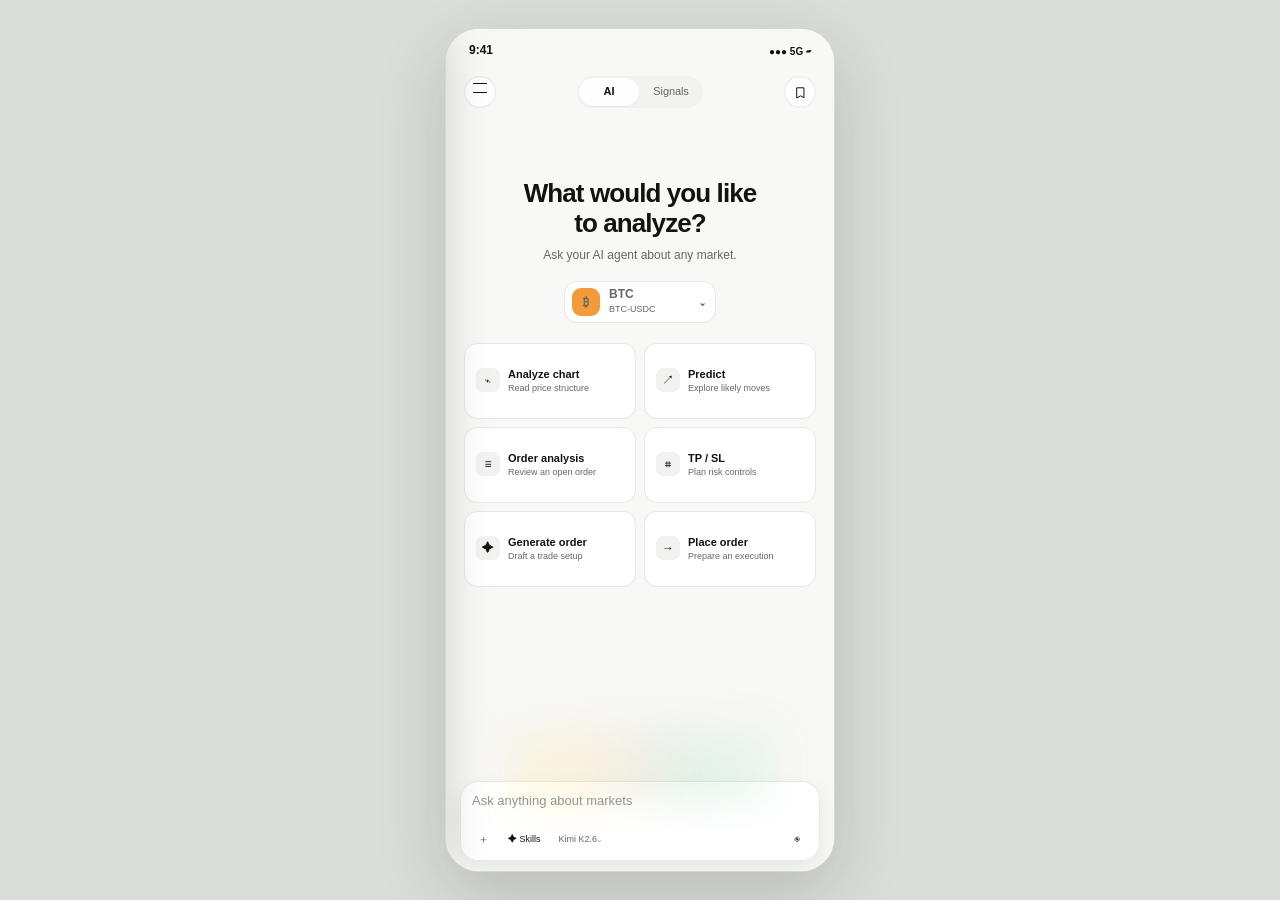
==== commit 5a8416d9: "Add files via upload" ====
--- a/index.html
+++ b/index.html
@@ -18,12 +18,8 @@
         <header class="main-header" data-main-header>
           <button class="round-button" type="button" data-open-sidebar aria-label="打开菜单">☰</button>
           <div class="top-switch" role="tablist" aria-label="主页面切换">
-            <button class="top-tab is-active" type="button" data-tab="chat" aria-label="AI Chat" title="AI Chat">
-              <svg viewBox="0 0 24 24" aria-hidden="true"><path d="M7 18.5 3.5 21v-5A8 8 0 1 1 7 18.5Z"></path><path d="M8 10h.01M12 10h.01M16 10h.01"></path></svg>
-            </button>
-            <button class="top-tab" type="button" data-tab="feed" aria-label="Signals Feed" title="Signals Feed">
-              <svg viewBox="0 0 24 24" aria-hidden="true"><path d="M5 6h14M5 12h14M5 18h9"></path><circle cx="18" cy="18" r="1.5"></circle></svg>
-            </button>
+            <button class="top-tab is-active" type="button" data-tab="chat" aria-label="AI Chat">AI</button>
+            <button class="top-tab" type="button" data-tab="feed" aria-label="Signals Feed">Signals</button>
           </div>
           <button class="round-button watchlist-entry" type="button" data-open-watchlist-page aria-label="Watchlist" title="Watchlist">
             <svg viewBox="0 0 24 24" aria-hidden="true"><path d="M6.5 4.5h11v16l-5.5-3.2-5.5 3.2Z"></path></svg>
@@ -33,55 +29,68 @@
         <section class="app-content">
           <section class="page page-chat is-active" id="page-chat">
             <div class="chat-welcome" data-chat-welcome>
-              <div class="quest-logo" aria-hidden="true">
-                <span></span>
-              </div>
-              <h1>关于市场，尽管问。</h1>
-              <p>AI 会为你分析信号、链上数据、新闻与市场趋势。</p>
+              <h1>What would you like<br>to analyze?</h1>
+              <p>Ask your AI agent about any market.</p>
+              <button class="context-token" type="button" data-open-token-selector aria-label="Choose analysis market">
+                <span class="context-token-icon btc" data-analysis-token-icon>₿</span>
+                <span class="context-token-copy"><strong data-analysis-token-symbol>BTC</strong><small data-analysis-token-market>BTC-USDC</small></span>
+                <span class="context-token-chevron">⌄</span>
+              </button>
               <div class="shortcut-grid">
-                <button class="shortcut-card" type="button" data-prompt="分析 BTC 当前市场情绪">分析 BTC 当前市场情绪</button>
-                <button class="shortcut-card" type="button" data-prompt="当前最重要的 3 个信号是什么？">当前最重要的 3 个信号是什么？</button>
-                <button class="shortcut-card" type="button" data-prompt="ETH 是否有大额资金流入？">ETH 是否有大额资金流入？</button>
-                <button class="shortcut-card" type="button" data-prompt="Polymarket 最近有哪些热门事件？">Polymarket 最近有哪些热门事件？</button>
+                <button class="shortcut-card" type="button" data-shortcut-action="chart"><i>⌁</i><strong>Analyze chart</strong><span>Read price structure</span></button>
+                <button class="shortcut-card" type="button" data-shortcut-action="predict"><i>↗</i><strong>Predict</strong><span>Explore likely moves</span></button>
+                <button class="shortcut-card" type="button" data-shortcut-action="order"><i>≡</i><strong>Order analysis</strong><span>Review an open order</span></button>
+                <button class="shortcut-card" type="button" data-shortcut-action="risk"><i>⌗</i><strong>TP / SL</strong><span>Plan risk controls</span></button>
+                <button class="shortcut-card" type="button" data-shortcut-action="generate"><i>✦</i><strong>Generate order</strong><span>Draft a trade setup</span></button>
+                <button class="shortcut-card" type="button" data-shortcut-action="place"><i>→</i><strong>Place order</strong><span>Prepare an execution</span></button>
               </div>
             </div>
             <div class="chat-thread" data-chat-thread></div>
           </section>
 
           <section class="page page-feed" id="page-feed">
-            <article class="arena-banner">
-              <div>
-                <span>New Traders Arena</span>
-                <strong>Whale signals are heating up</strong>
-              </div>
-              <button type="button" data-toast="Arena 仅作演示">View</button>
-            </article>
+            <div class="feed-index-grid" data-feed-index-grid aria-label="Market indices"></div>
             <button class="new-signal-pill" type="button" data-toast="已是最新信号">↑ 1 条新信号</button>
+            <div class="signal-filters" aria-label="Signal filters">
+              <button class="is-active" type="button" data-signal-filter="all">All</button>
+              <button type="button" data-signal-filter="LONG">Long</button>
+              <button type="button" data-signal-filter="SHORT">Short</button>
+              <button type="button" data-signal-filter="research">AI Research</button>
+              <button type="button" data-signal-filter="news">News</button>
+            </div>
             <div class="signal-list" data-signal-list></div>
           </section>
 
           <section class="page page-markets" id="page-markets">
-            <div class="markets-title-row">
-              <div>
-                <h1>Markets</h1>
-                <p>Browse prices and open any market.</p>
-              </div>
-              <button class="round-button plain add-market-button" type="button" data-open-watchlist-sheet aria-label="Search Markets">＋</button>
+            <header class="sub-header"><button class="round-button plain" type="button" data-back-watchlist aria-label="Back">‹</button><strong>Search Markets</strong><span></span></header>
+            <label class="market-search page-market-search"><span>⌕</span><input type="search" placeholder="Search Token / Market" data-market-page-search></label>
+            <div class="watchlist-categories page-market-categories">
+              <button class="is-active" type="button" data-market-page-category="all">All</button><button type="button" data-market-page-category="perps">Perps</button><button type="button" data-market-page-category="spot">Spot</button><button type="button" data-market-page-category="crypto">Crypto</button><button type="button" data-market-page-category="tradfi">TradFi</button><button type="button" data-market-page-category="hip3">HIP-3</button>
             </div>
             <div class="market-list" data-markets-list></div>
+            <div class="market-search-empty" data-page-market-empty>No markets found</div>
           </section>
 
           <section class="page page-watchlist" id="page-watchlist">
+            <header class="sub-header watchlist-sub-header"><button class="round-button plain" type="button" data-back-watchlist-page aria-label="Back to AI">‹</button><strong>Watchlist</strong><span></span></header>
             <div class="watchlist-page-header">
               <div>
-                <h1>Watchlist</h1>
                 <p>Your followed markets, all in one place.</p>
               </div>
               <div class="watchlist-page-actions">
-                <button class="round-button plain" type="button" data-open-watchlist-sheet aria-label="Search Markets">＋</button>
-              </div>
-            </div>
+                <button class="round-button plain" type="button" data-open-markets-page aria-label="Search Markets">＋</button>
+              </div>
+            </div>
+            <div class="watchlist-segments"><button class="is-active" type="button">Saved</button><button type="button" data-open-markets-page>Discover</button></div>
             <div class="market-list watchlist-page-list" data-watchlist-groups></div>
+            <div class="watchlist-empty-state" data-watchlist-empty>
+              <span class="watchlist-empty-icon" aria-hidden="true">
+                <svg viewBox="0 0 24 24"><path d="M6.5 4.5h11v16l-5.5-3.2-5.5 3.2Z"></path></svg>
+              </span>
+              <strong>Your watchlist is empty</strong>
+              <p>Search and add assets to build your watchlist.</p>
+              <button type="button" data-open-markets-page>Search Markets</button>
+            </div>
           </section>
 
           <section class="page page-detail" id="page-detail">
@@ -120,6 +129,11 @@
             <div class="detail-actions">
               <button class="button secondary" type="button" data-ask-detail>Ask AI</button>
               <button class="button primary" type="button" data-open-market>View HYPE market</button>
+            </div>
+            <div class="suggested-prompts">
+              <button type="button" data-suggested-question="What are the risks?">What are the risks?</button>
+              <button type="button" data-suggested-question="How will it impact the market?">How will it impact the market?</button>
+              <button type="button" data-suggested-question="Any trade opportunities?">Any trade opportunities?</button>
             </div>
           </section>
 
@@ -169,7 +183,7 @@
                 <button type="button" data-timeframe="1D">1D</button>
                 <button type="button" data-timeframe="1W">1W</button>
               </div>
-              <button class="token-trade-button" type="button" data-open-trade-confirm>Trade ↗</button>
+              <div class="token-primary-actions"><button class="button primary" type="button" data-analyze-market>Analyze Market</button><button class="button secondary" type="button" data-open-trade-confirm>Trade</button></div>
             </article>
             <section class="token-detail-tabs">
               <div class="token-tab-bar" role="tablist" aria-label="Market detail sections">
@@ -201,11 +215,14 @@
               <div class="avatar">R</div>
               <div>
                 <strong>2637419248@qq.com</strong>
-                <span>免费版</span>
+                <span data-profile-plan>免费版</span>
               </div>
             </article>
             <article class="list-card">
-              <button class="settings-row" type="button" data-go-subscription><span>订阅</span><strong>免费版 ›</strong></button>
+              <button class="settings-row" type="button" data-go-subscription><span>订阅</span><strong data-profile-subscription-label>免费版 ›</strong></button>
+              <button class="settings-row" type="button" data-open-gift-page="redeem"><span>兑换订阅</span><strong>›</strong></button>
+              <button class="settings-row" type="button" data-open-gift-page="myGifts"><span>我的赠送</span><strong>›</strong></button>
+              <button class="settings-row" type="button" data-open-gift-page="management"><span>订阅管理</span><strong>›</strong></button>
               <button class="settings-row" type="button" data-toast="已打开 app-next.intra.questflow.ai"><span>打开 Questflow 网站</span><strong>app-next.intra.questflow.ai</strong></button>
             </article>
             <article class="list-card">
@@ -223,47 +240,166 @@
           </section>
 
           <section class="page page-subscription" id="page-subscription">
-            <header class="sub-header">
-              <button class="round-button plain" type="button" data-back-profile aria-label="返回">‹</button>
-              <strong>Subscription</strong>
-              <span></span>
+            <header class="subscription-nav">
+              <button type="button" data-back-profile aria-label="Back to profile">‹</button>
+              <h1>Subscription</h1>
             </header>
-            <article class="subscription-hero">
-              <h1>Upgrade your AI Agent</h1>
-              <div class="segmented">
-                <button class="segment is-active" type="button" data-billing="monthly">Monthly</button>
-                <button class="segment" type="button" data-billing="annual">Annual</button>
-              </div>
-              <div class="plan-switch">
-                <button class="plan-card is-active" type="button" data-plan="pro">
-                  <span>Pro</span>
-                  <strong>$19.99/mo</strong>
-                </button>
-                <button class="plan-card" type="button" data-plan="max">
-                  <span>Max</span>
-                  <strong>$99.99/mo</strong>
-                </button>
-              </div>
-            </article>
-            <article class="feature-card">
-              <div>Discover feed & leaderboards</div>
-              <div>AI model</div>
-              <div>Usage</div>
-              <div>Copy slots</div>
-              <div>Auto-copy & advanced rules</div>
-              <div>Skill & plugin management</div>
-            </article>
-            <div class="trial-footer">
-              <button class="button primary full" type="button" data-toast="已开始 3 天试用（演示）">Start 3-day free trial</button>
-              <p>Cancel anytime. Restore purchases</p>
-            </div>
+
+            <div class="subscription-intro">
+              <h2>Upgrade your AI Broker</h2>
+              <p>Pick the plan that matches how you trade. Annual saves 30%.<br>Fund Manager Passes are sold separately.</p>
+              <div class="model-brands" aria-label="Supported AI models">
+                <span><i class="brand-logo claude-logo" aria-hidden="true"></i>Claude</span>
+                <span><i class="brand-logo gpt-logo" aria-hidden="true"></i>GPT</span>
+                <span><i class="brand-logo grok-logo" aria-hidden="true"></i>Grok</span>
+                <span><i class="brand-logo glm-logo" aria-hidden="true"></i>GLM</span>
+              </div>
+            </div>
+
+            <div class="billing-toggle-row">
+              <button type="button" data-billing-label="monthly" data-set-billing="monthly">Monthly</button>
+              <button class="billing-switch" type="button" role="switch" aria-checked="true" data-billing-switch aria-label="Use annual billing"><i></i></button>
+              <button class="is-active" type="button" data-billing-label="annual" data-set-billing="annual">Annual</button>
+              <em>Save 30%</em>
+            </div>
+
+            <div class="plan-selector" role="tablist" aria-label="Choose plan">
+              <button class="is-active" type="button" role="tab" aria-selected="true" data-plan="pro"><span>Pro</span><strong data-plan-price="pro"></strong></button>
+              <button type="button" role="tab" aria-selected="false" data-plan="max"><span>Max</span><strong data-plan-price="max"></strong></button>
+            </div>
+
+            <div class="feature-comparison">
+              <table>
+                <thead><tr><th>Features</th><th>Free</th><th data-current-plan-header>Pro</th></tr></thead>
+                <tbody>
+                  <tr><td>AI models</td><td>Free</td><td data-benefit="aiModels"></td></tr>
+                  <tr><td>Usage</td><td>Limited</td><td data-benefit="usage"></td></tr>
+                  <tr><td>Auto refill</td><td>—</td><td data-benefit="autoRefill"></td></tr>
+                  <tr><td>Live market data</td><td>✓</td><td data-benefit="liveMarketData"></td></tr>
+                  <tr><td>General news sources</td><td>✓</td><td data-benefit="newsSources"></td></tr>
+                  <tr><td>AI market analysis</td><td>✓</td><td data-benefit="marketAnalysis"></td></tr>
+                  <tr><td>Market anomaly signals</td><td>✓</td><td data-benefit="anomalySignals"></td></tr>
+                  <tr><td>Onchain data</td><td>Basic</td><td data-benefit="onchainData"></td></tr>
+                  <tr><td>Questflow Daily Brief</td><td>✓</td><td data-benefit="dailyBrief"></td></tr>
+                </tbody>
+              </table>
+            </div>
+
+            <div class="subscription-purchase">
+              <button class="subscription-cta" type="button" data-subscription-cta data-toast="">Start 3-day free trial</button>
+              <p data-renewal-copy></p>
+              <button class="gift-entry-button" type="button" data-open-gift-purchase>
+                <span class="gift-entry-icon" aria-hidden="true"><svg viewBox="0 0 24 24"><path d="M4 10h16v10H4zM3 7h18v4H3zM12 7v13M12 7H8.8a2.3 2.3 0 1 1 2.1-3.2L12 7Zm0 0h3.2a2.3 2.3 0 1 0-2.1-3.2L12 7Z"></path></svg></span>
+                <span class="gift-entry-copy"><strong>Gift a subscription</strong><small>Send Pro or Max to someone</small></span>
+                <span class="gift-entry-chevron" aria-hidden="true">›</span>
+              </button>
+              <button class="restore-purchases" type="button" data-toast="Restore purchases 已触发">Restore purchases</button>
+            </div>
+          </section>
+
+          <section class="page gift-page" id="page-gift-purchase">
+            <header class="gift-nav"><button type="button" data-gift-back="subscription" aria-label="Back">‹</button><h1>Gift a subscription</h1></header>
+            <p class="gift-lead">Choose a fixed-duration gift card for someone else.</p>
+            <h2 class="gift-section-label">Plan</h2>
+            <div class="plan-selector gift-plan-selector" role="tablist" aria-label="Choose gift plan">
+              <button class="is-active" type="button" data-gift-plan="pro"><span>Pro</span></button>
+              <button type="button" data-gift-plan="max"><span>Max</span></button>
+            </div>
+            <h2 class="gift-section-label">Gift card</h2>
+            <div class="gift-card-type-grid" role="radiogroup" aria-label="Choose gift card duration">
+              <button class="is-active" type="button" role="radio" aria-checked="true" data-gift-card-type="day30"><strong>30-day card</strong><small data-card-description="day30">30 days of Pro</small><span data-card-price="day30">$19.99</span></button>
+              <button type="button" role="radio" aria-checked="false" data-gift-card-type="day365"><strong>365-day card</strong><small data-card-description="day365">365 days of Pro</small><span data-card-price="day365">$168.00</span></button>
+            </div>
+            <section class="gift-quantity-row">
+              <div><strong>Quantity</strong><small>Each card gets a separate code</small></div>
+              <div class="quantity-stepper"><button type="button" data-gift-quantity-change="-1" aria-label="Decrease quantity">−</button><span data-gift-quantity>1</span><button type="button" data-gift-quantity-change="1" aria-label="Increase quantity">＋</button></div>
+            </section>
+            <p class="quantity-limit-note" data-quantity-limit-note>You can purchase up to 10 gift cards at a time.</p>
+            <h2 class="gift-section-label">Order summary</h2>
+            <section class="gift-order-summary">
+              <dl><div><dt>Plan</dt><dd data-summary-plan>Pro</dd></div><div><dt>Card type</dt><dd data-summary-card>30-day card</dd></div><div><dt>Duration per card</dt><dd data-summary-duration>30 days</dd></div><div><dt>Quantity</dt><dd data-summary-quantity>1</dd></div><div><dt>Unit price</dt><dd data-summary-unit>$19.99</dd></div><div class="summary-total"><dt>Total</dt><dd data-summary-total>$19.99</dd></div></dl>
+            </section>
+            <div class="gift-facts" aria-label="Gift terms">
+              <p><span>i</span>Each gift card has its own redemption code.</p>
+              <p><span>i</span>Cards provide exactly 30 or 365 days of benefits.</p>
+              <p><span>i</span>Gift cards do not auto-renew or include a free trial.</p>
+              <p><span>i</span>Codes are valid for 30 days and can be regenerated after expiry.</p>
+              <p><span>i</span>Refunds are not supported in the first version.</p>
+            </div>
+            <button class="gift-primary" type="button" data-buy-gift>Buy 1 gift card · $19.99</button>
+          </section>
+
+          <section class="page gift-page" id="page-gift-success">
+            <header class="gift-nav"><button type="button" data-gift-back="myGifts" aria-label="Back">‹</button><h1>Gift ready</h1></header>
+            <div class="gift-success-mark">✓</div>
+            <h2>Your gift is ready to share</h2>
+            <p class="gift-lead centered" data-success-summary></p>
+            <div class="success-code-list" data-success-code-list></div>
+            <button class="gift-secondary copy-all-codes" type="button" data-copy-all-codes hidden>Copy all codes</button>
+            <div class="gift-note"><strong>One-time use</strong><p>The recipient must sign in before redeeming. The benefit does not auto-renew.</p></div>
+            <button class="gift-primary" type="button" data-open-gift-page="myGifts">View my gifts</button>
+            <button class="gift-secondary" type="button" data-gift-back="subscription">Done</button>
+          </section>
+
+          <section class="page gift-page" id="page-my-gifts">
+            <header class="gift-nav"><button type="button" data-gift-back="profile" aria-label="Back">‹</button><h1>My gifts</h1><button class="gift-nav-action" type="button" data-open-gift-purchase>＋ Gift</button></header>
+            <p class="gift-lead">Gift subscriptions you purchased and their current redemption status.</p>
+            <div class="gift-list" data-gift-list></div>
+            <div class="gift-empty" data-gift-empty><i>◇</i><strong>No gifts yet</strong><p>Buy a Pro or Max subscription for someone else.</p><button type="button" data-open-gift-purchase>Gift a subscription</button></div>
+          </section>
+
+          <section class="page gift-page" id="page-redeem">
+            <header class="gift-nav"><button type="button" data-gift-back="profile" aria-label="Back">‹</button><h1>Redeem subscription</h1></header>
+            <p class="gift-lead">Enter the single-use code you received. Spaces and hyphens are handled automatically.</p>
+            <form class="redeem-form" data-redeem-form>
+              <label for="gift-code-input">Gift code</label>
+              <input id="gift-code-input" type="text" inputmode="text" autocomplete="off" autocapitalize="characters" placeholder="XXXX-XXXX-XXXX" data-redeem-input>
+              <button class="gift-primary" type="submit" data-validate-code>Check code</button>
+            </form>
+            <div class="redeem-feedback" data-redeem-feedback aria-live="polite"></div>
+            <section class="redeem-preview" data-redeem-preview hidden>
+              <div class="preview-heading"><span data-preview-badge>PRO</span><div><strong data-preview-title>Pro · 365-day card</strong><small data-preview-duration>365 days</small></div></div>
+              <dl><div><dt>Current plan</dt><dd data-preview-current>Pro</dd></div><div><dt>How it applies</dt><dd data-preview-effect></dd></div></dl>
+              <div class="gift-note"><strong data-preview-effect-title></strong><p data-preview-effect-detail></p></div>
+              <div class="renewal-warning"><strong>Auto-renewal impact</strong><p data-preview-renewal></p></div>
+              <p class="confirm-disclosure">By confirming, this code is permanently claimed and the benefit cannot be transferred or refunded.</p>
+              <button class="gift-primary" type="button" data-confirm-redemption>Confirm redemption</button>
+            </section>
+            <section class="redeem-result" data-redeem-result hidden>
+              <div class="gift-success-mark">✓</div><h2>Subscription redeemed</h2><p data-result-copy></p>
+              <button class="gift-primary" type="button" data-open-gift-page="management">View subscription benefits</button>
+              <button class="gift-secondary" type="button" data-gift-back="profile">Done</button>
+            </section>
+          </section>
+
+          <section class="page gift-page" id="page-management">
+            <header class="gift-nav"><button type="button" data-gift-back="profile" aria-label="Back">‹</button><h1>Subscription management</h1></header>
+            <div data-management-content></div>
+          </section>
+
+          <section class="page utility-page" id="page-notifications">
+            <header class="sub-header"><button class="round-button plain" type="button" data-back-home aria-label="Back">‹</button><strong>Notifications</strong><span></span></header>
+            <div class="utility-list"><div data-gift-notifications></div><button class="utility-row" type="button" data-open-notification-market><span class="utility-icon">↗</span><span><strong>BTC moved above $63K</strong><small>Price alert · 8 min ago</small></span><b>›</b></button><div class="utility-row"><span class="utility-icon">✦</span><span><strong>New whale signal</strong><small>3 accounts aligned on HYPE · 44 min ago</small></span></div></div>
+          </section>
+
+          <section class="page utility-page" id="page-skills">
+            <header class="sub-header"><button class="round-button plain" type="button" data-back-home aria-label="Back">‹</button><strong>Skills</strong><button class="text-action" type="button" data-toast="Upload new skill">Upload new</button></header>
+            <p class="page-intro">Give your agent specialized market capabilities.</p>
+            <div class="catalog-list"><article><span class="catalog-icon">⌁</span><div><strong>Chart Analyst</strong><small>Questflow · Technical structure and levels</small></div><button type="button" disabled>Installed</button></article><article><span class="catalog-icon">◫</span><div><strong>News Scout</strong><small>Questflow · Tracks market-moving news</small></div><button type="button" data-install>Install</button></article><article><span class="catalog-icon">◎</span><div><strong>Onchain Lens</strong><small>Community · Wallet and flow intelligence</small></div><button type="button" data-install>Install</button></article></div>
+          </section>
+
+          <section class="page utility-page" id="page-plugins">
+            <header class="sub-header"><button class="round-button plain" type="button" data-back-home aria-label="Back">‹</button><strong>Plugins</strong><button class="text-action" type="button" data-toast="Upload new plugin">Upload new</button></header>
+            <p class="page-intro">Connect trusted tools to your agent.</p>
+            <div class="signal-filters"><button class="is-active" type="button">All</button><button type="button">Data</button><button type="button">Trading</button></div>
+            <div class="catalog-list"><article><span class="catalog-icon">H</span><div><strong>Hyperliquid</strong><small>Market data and order context</small></div><button type="button" disabled>Installed</button></article><article><span class="catalog-icon">D</span><div><strong>DefiLlama</strong><small>Protocols, yields and TVL data</small></div><button type="button" data-install>Install</button></article></div>
           </section>
         </section>
 
         <form class="token-ai-composer" data-token-ai-composer>
           <textarea rows="1" placeholder="Ask AI about HYPE-USDC…" data-token-ai-input aria-label="Ask AI about this market"></textarea>
           <div class="token-ai-actions">
-            <button class="small-icon" type="button" data-toast="图片上传仅作演示" aria-label="上传图片">＋</button>
+            <button class="small-icon" type="button" data-open-attachments aria-label="添加附件">＋</button>
             <button class="small-icon" type="button" data-toast="语音输入仅作演示" aria-label="语音输入">◉</button>
             <button class="send-button" type="submit" aria-label="发送">↑</button>
           </div>
@@ -272,37 +408,49 @@
         <form class="composer" data-composer>
           <textarea rows="1" placeholder="Ask anything about markets" data-chat-input></textarea>
           <div class="composer-actions">
-            <button class="small-icon" type="button" data-toast="图片上传仅作演示" aria-label="上传图片">＋</button>
-            <button class="small-icon" type="button" data-toast="语音输入仅作演示" aria-label="语音输入">◉</button>
+            <button class="small-icon" type="button" data-open-attachments aria-label="添加附件">＋</button>
+            <button class="skills-trigger" type="button" data-toggle-skills>✦ Skills</button>
             <button class="model-pill" type="button" data-open-model><span data-model-label>Kimi K2.6</span>⌄</button>
-            <button class="send-button" type="submit" aria-label="发送">↑</button>
+            <button class="composer-primary mic-button" type="button" data-transcribe aria-label="语音输入">◉</button>
+            <button class="composer-primary send-button" type="submit" data-composer-send aria-label="发送" hidden>↑</button>
           </div>
         </form>
+
+        <div class="skills-popover" data-skills-popover><button type="button" data-skill-prompt="Analyze this chart">⌁ <span><strong>Chart Analyst</strong><small>Analyze market structure</small></span></button><button type="button" data-skill-prompt="Find important market news">◫ <span><strong>News Scout</strong><small>Find market-moving news</small></span></button></div>
 
         <aside class="sidebar" data-sidebar>
           <div class="sidebar-brand">
             <div class="brand-mark">Q</div>
-            <strong>Questflow AI</strong>
+            <button class="drawer-close" type="button" data-close-sidebar aria-label="Close menu">×</button>
           </div>
+          <div class="pro-upgrade" data-sidebar-upgrade><span>✦</span><div><strong>Unlock Pro</strong><small>More models and deeper analysis</small></div><button type="button" data-sidebar-upgrade>Upgrade</button></div>
           <button class="sidebar-new-chat" type="button" data-sidebar-new-chat><span>＋</span>New Chat</button>
-          <button class="side-item" type="button" data-toast="通知仅作演示">通知</button>
-          <button class="side-item" type="button" data-open-notification-market>Mock notification: BTC moved</button>
-          <button class="side-item" type="button" data-toast="Favorites 已点击">Favorites</button>
-          <h3>最近</h3>
+          <button class="side-item" type="button" data-open-utility="notifications"><span>◉</span>Notifications</button>
+          <button class="side-item" type="button" data-open-watchlist-page><span>♡</span>Favorites</button>
+          <button class="side-item" type="button" data-open-gift-page="subscription"><span>◈</span>Subscription</button>
+          <button class="side-item" type="button" data-open-gift-page="redeem"><span>↳</span>Redeem subscription</button>
+          <button class="side-item" type="button" data-open-gift-page="myGifts"><span>◇</span>My gifts</button>
+          <button class="side-item" type="button" data-open-utility="skills"><span>✦</span>Skills</button>
+          <button class="side-item" type="button" data-open-utility="plugins"><span>⌘</span>Plugins</button>
+          <h3>Recent</h3>
           <div class="history-list">
-            <button type="button" data-history="New Chat">New Chat</button>
-            <button type="button" data-history="New Chat">New Chat</button>
-            <button type="button" data-history="New Chat">New Chat</button>
-            <button type="button" data-history="BTC Perpetual">BTC Perpetual</button>
-            <button type="button" data-history="New Chat">New Chat</button>
+            <button class="is-current" type="button" data-history="BTC market outlook">BTC market outlook</button>
+            <button type="button" data-history="ETH whale activity">ETH whale activity</button>
+            <button type="button" data-history="SOL order planning">SOL order planning</button>
+            <button type="button" data-history="Weekly market recap">Weekly market recap</button>
+            <button type="button" data-history="Risk signals to watch">Risk signals to watch</button>
           </div>
-          <div class="sidebar-user" data-open-profile>
+          <button class="sidebar-user" type="button" data-open-profile>
             <div class="avatar small">R</div>
             <div>
               <strong>Roger Zhou</strong>
-              <span>免费版</span>
-            </div>
-            <button type="button" data-sidebar-upgrade>升级</button>
+              <span data-sidebar-plan>Free plan</span>
+            </div>
+            <span class="drawer-chevron">›</span>
+          </button>
+          <div class="drawer-settings">
+            <button type="button" data-open-profile><span>⚙</span>Settings</button>
+            <div class="dark-mode-row"><span>◐</span><strong>Dark Mode</strong><button class="theme-switch" type="button" role="switch" aria-checked="false" data-dark-toggle aria-label="Toggle dark mode"><i></i></button></div>
           </div>
         </aside>
         <div class="dim-layer" data-dim></div>
@@ -352,12 +500,21 @@
         <h2>Share Prediction</h2>
         <button class="round-button plain" type="button" data-close-sheets aria-label="关闭">×</button>
       </div>
+      <div class="share-preview"><span>QUESTFLOW SIGNAL</span><strong>Market intelligence,<br>made actionable.</strong><small>AI-powered context for every move</small></div>
       <div class="share-actions">
         <button type="button" data-share-action="Save">Save</button>
         <button type="button" data-share-action="Copy">Copy</button>
         <button type="button" data-share-action="Twitter / X">Twitter / X</button>
         <button type="button" data-share-action="Telegram">Telegram</button>
       </div>
+    </section>
+  </div>
+
+  <div class="sheet-backdrop" data-attachment-sheet>
+    <section class="bottom-sheet attachment-sheet" role="dialog" aria-modal="true" aria-label="Add attachment">
+      <div class="sheet-handle"></div>
+      <div class="sheet-header"><h2>Add attachment</h2><button class="round-button plain" type="button" data-close-sheets aria-label="关闭">×</button></div>
+      <div class="attachment-actions"><button type="button" data-attachment="Photos"><span>▧</span>Photos</button><button type="button" data-attachment="Files"><span>⌑</span>Files</button></div>
     </section>
   </div>
 
@@ -385,6 +542,7 @@
   </div>
 
   <div class="toast" role="status" aria-live="polite"></div>
+  <script src="gift-service.js"></script>
   <script src="script.js"></script>
 </body>
 </html>
--- a/style.css
+++ b/style.css
@@ -389,69 +389,123 @@
   text-overflow: ellipsis;
 }
 
-.arena-banner {
-  position: relative;
+.feed-index-grid {
+  display: grid;
+  grid-template-columns: repeat(3, minmax(0, 1fr));
+  gap: 7px;
+  width: 100%;
+  max-width: 100%;
+  margin-bottom: 12px;
+  overflow: hidden;
+}
+
+.feed-index-card {
+  min-width: 0;
+  height: 92px;
+  display: grid;
+  align-content: center;
+  gap: 3px;
+  padding: 8px;
+  border: 1px solid var(--line);
+  border-radius: 8px;
+  color: var(--text);
+  background: rgba(255, 253, 249, 0.92);
+  box-shadow: var(--shadow);
+  text-align: left;
+  transition: transform 0.12s ease, background 0.12s ease, opacity 0.12s ease;
+}
+
+.feed-index-card:active {
+  background: #f0eee8;
+  opacity: 0.88;
+  transform: scale(0.975);
+}
+
+.feed-index-card:focus-visible {
+  outline: 2px solid rgba(15, 63, 54, 0.3);
+  outline-offset: 1px;
+}
+
+.feed-index-head {
+  min-width: 0;
   display: flex;
   align-items: center;
+  gap: 5px;
+}
+
+.feed-index-icon {
+  width: 19px;
+  height: 19px;
+  flex: 0 0 19px;
+  display: grid;
+  place-items: center;
+  border-radius: 6px;
+  color: #fff;
+  background: var(--primary);
+  font-size: 7px;
+  font-weight: 900;
+}
+
+.feed-index-head strong {
+  min-width: 0;
+  overflow: hidden;
+  font-size: 9px;
+  line-height: 1.15;
+  text-overflow: ellipsis;
+  white-space: nowrap;
+}
+
+.feed-index-price,
+.feed-index-change {
+  display: block;
+  min-width: 0;
+  overflow: hidden;
+  text-overflow: ellipsis;
+  white-space: nowrap;
+}
+
+.feed-index-quote {
+  min-width: 0;
+  display: flex;
+  align-items: baseline;
   justify-content: space-between;
-  min-height: 92px;
-  margin-bottom: 12px;
-  padding: 15px 16px;
-  border-radius: 22px;
-  color: #fff;
-  background:
-    linear-gradient(90deg, #101d19 0%, rgba(16, 29, 25, 0.9) 50%, #07100e 100%);
-  overflow: hidden;
-}
-
-.arena-banner::before {
-  content: "";
-  position: absolute;
-  inset: 0;
-  background:
-    repeating-linear-gradient(90deg, transparent 0 26px, rgba(255, 255, 255, 0.06) 27px 28px),
-    radial-gradient(circle at 74% 46%, rgba(214, 238, 224, 0.18), transparent 25%);
-  opacity: 0.65;
-}
-
-.arena-banner::after {
-  content: "♕";
-  position: absolute;
-  right: 78px;
-  top: 20px;
-  color: rgba(255, 255, 255, 0.18);
-  font-size: 52px;
-  line-height: 1;
-}
-
-.arena-banner > * {
-  position: relative;
-  z-index: 1;
-}
-
-.arena-banner span {
+  gap: 4px;
+}
+
+.feed-index-price {
+  margin-top: 2px;
+  font-size: 11px;
+  font-weight: 850;
+}
+
+.feed-index-change {
+  flex: 0 0 auto;
+  font-size: 9px;
+  font-weight: 800;
+}
+
+.feed-index-sparkline {
+  width: 100%;
+  height: 22px;
   display: block;
-  margin-bottom: 4px;
-  color: rgba(255, 255, 255, 0.62);
-  font-size: 11px;
-}
-
-.arena-banner strong {
-  display: block;
-  max-width: 220px;
-  font-size: 15px;
-  line-height: 1.25;
-}
-
-.arena-banner button {
-  height: 31px;
-  padding: 0 13px;
-  border: 0;
-  border-radius: 999px;
-  color: #13221d;
-  background: #dff2e7;
-  font-size: 12px;
-  font-weight: 800;
+  overflow: visible;
+}
+
+.feed-index-sparkline path {
+  fill: none;
+  stroke: currentColor;
+  stroke-width: 1.8;
+  stroke-linecap: round;
+  stroke-linejoin: round;
+  vector-effect: non-scaling-stroke;
+}
+
+.feed-index-sparkline.up {
+  color: var(--green);
+}
+
+.feed-index-sparkline.down {
+  color: var(--red);
 }
 
 .new-signal-pill {
@@ -952,6 +1006,63 @@
   border-bottom: 1px solid var(--line);
   color: var(--muted);
   font-size: 12px;
+}
+
+.watchlist-empty-state {
+  min-height: 420px;
+  display: none;
+  align-content: center;
+  justify-items: center;
+  padding: 36px 22px 84px;
+  text-align: center;
+}
+
+.watchlist-empty-state.is-visible {
+  display: grid;
+}
+
+.watchlist-empty-icon {
+  width: 46px;
+  height: 46px;
+  display: grid;
+  place-items: center;
+  margin-bottom: 12px;
+  border-radius: 50%;
+  color: var(--primary);
+  background: #e7ece8;
+}
+
+.watchlist-empty-icon svg {
+  width: 20px;
+  height: 20px;
+  fill: none;
+  stroke: currentColor;
+  stroke-width: 1.7;
+  stroke-linecap: round;
+  stroke-linejoin: round;
+}
+
+.watchlist-empty-state strong {
+  font-size: 16px;
+}
+
+.watchlist-empty-state p {
+  max-width: 230px;
+  margin: 5px 0 16px;
+  color: var(--muted);
+  font-size: 12px;
+  line-height: 1.45;
+}
+
+.watchlist-empty-state button {
+  height: 42px;
+  padding: 0 18px;
+  border: 0;
+  border-radius: 12px;
+  color: #fff;
+  background: var(--primary);
+  font-size: 13px;
+  font-weight: 850;
 }
 
 .market-search {
@@ -2506,3 +2617,1098 @@
     width: 100vw;
   }
 }
+
+/* New App UI baseline — shared semantic tokens and component layer */
+:root {
+  --pageBackground: #f8f8f6;
+  --surfaceBackground: #ffffff;
+  --secondarySurface: #f2f3f0;
+  --primaryText: #111311;
+  --secondaryText: #646962;
+  --mutedText: #92978f;
+  --borderColor: #e7e9e5;
+  --dividerColor: #eceeea;
+  --primaryButtonBackground: #121412;
+  --primaryButtonText: #ffffff;
+  --positiveColor: #168a5b;
+  --negativeColor: #d14b4b;
+  --proBrandColor: #22a66b;
+  --successSoftBackground: #eaf7f0;
+  --warningSoftBackground: #fff5dc;
+  --dangerSoftBackground: #fceeee;
+  --overlayColor: rgba(10, 12, 10, .46);
+  --radiusSmall: 10px;
+  --radiusMedium: 14px;
+  --radiusLarge: 20px;
+  --radiusSheet: 28px;
+  --radiusPill: 999px;
+  --spacePage: 18px;
+  --bg: var(--pageBackground);
+  --surface: var(--surfaceBackground);
+  --surface-2: var(--secondarySurface);
+  --surface-3: #e9ebe7;
+  --text: var(--primaryText);
+  --muted: var(--secondaryText);
+  --soft: var(--mutedText);
+  --line: var(--borderColor);
+  --primary: var(--primaryButtonBackground);
+  --primary-2: #2a2e2a;
+  --green: var(--positiveColor);
+  --red: var(--negativeColor);
+  --shadow: 0 1px 2px rgba(15, 18, 15, .04), 0 6px 18px rgba(15, 18, 15, .035);
+  --sheet-shadow: 0 -12px 42px rgba(0, 0, 0, .12);
+  --radius: var(--radiusMedium);
+  --radius-lg: var(--radiusLarge);
+}
+
+body[data-theme="dark"] {
+  --pageBackground: #0d0f0d;
+  --surfaceBackground: #161916;
+  --secondarySurface: #202420;
+  --primaryText: #f5f7f4;
+  --secondaryText: #a9afa7;
+  --mutedText: #747b73;
+  --borderColor: #292e29;
+  --dividerColor: #242824;
+  --primaryButtonBackground: #f5f7f4;
+  --primaryButtonText: #111311;
+  --successSoftBackground: #153326;
+  --warningSoftBackground: #332b17;
+  --dangerSoftBackground: #351c1c;
+  --surface-3: #282d28;
+  --primary-2: #dfe3de;
+  --overlayColor: rgba(0, 0, 0, .68);
+  background: #050605;
+}
+
+@media (prefers-color-scheme: dark) {
+  body:not([data-theme="light"]) {
+    --pageBackground: #0d0f0d;
+    --surfaceBackground: #161916;
+    --secondarySurface: #202420;
+    --primaryText: #f5f7f4;
+    --secondaryText: #a9afa7;
+    --mutedText: #747b73;
+    --borderColor: #292e29;
+    --dividerColor: #242824;
+    --primaryButtonBackground: #f5f7f4;
+    --primaryButtonText: #111311;
+    --successSoftBackground: #153326;
+    --warningSoftBackground: #332b17;
+    --dangerSoftBackground: #351c1c;
+    --surface-3: #282d28;
+    --overlayColor: rgba(0, 0, 0, .68);
+  }
+}
+
+body { background: #dadeda; color: var(--primaryText); }
+.phone-frame { border-color: rgba(18, 20, 18, .14); background: var(--pageBackground); box-shadow: 0 24px 70px rgba(18, 20, 18, .16); }
+.app-shell, .status-bar, .main-header { background: var(--pageBackground); }
+.status-bar { height: 38px; padding: 0 23px 8px; }
+.main-header { height: 58px; padding: 10px var(--spacePage) 12px; }
+.app-content { height: calc(100% - 96px); padding: 10px var(--spacePage) 128px; scroll-behavior: smooth; }
+
+.round-button { width: 38px; height: 38px; border: 1px solid var(--borderColor); background: var(--surfaceBackground); box-shadow: none; }
+[data-open-sidebar], [data-open-watchlist-page] { top: 10px; }
+[data-open-sidebar] { left: var(--spacePage); font-size: 0; }
+[data-open-sidebar]::before { content: ""; width: 16px; height: 10px; border-top: 1.8px solid currentColor; border-bottom: 1.8px solid currentColor; }
+[data-open-watchlist-page] { right: var(--spacePage); }
+.watchlist-entry.is-active { color: var(--primaryButtonText) !important; background: var(--primaryButtonBackground) !important; }
+
+.top-switch { top: 10px; width: 150px; height: 38px; gap: 2px; padding: 3px; background: var(--secondarySurface); }
+.top-tab { color: var(--secondaryText); font-size: 12px; font-weight: 750; letter-spacing: -.01em; }
+.top-tab.is-active { color: var(--primaryText); background: var(--surfaceBackground); box-shadow: 0 1px 3px rgba(16, 18, 16, .08); }
+
+.chat-welcome { padding: 42px 0 10px; }
+.quest-logo { width: 46px; height: 46px; margin-bottom: 20px; border-radius: 15px; background: var(--primaryButtonBackground); }
+.quest-logo span { border-color: var(--primaryButtonText); border-left-color: transparent; }
+.chat-welcome h1 { margin: 0; color: var(--primaryText); font-size: 29px; line-height: 1.08; letter-spacing: -.045em; }
+.chat-welcome > p { margin: 12px 0 15px; color: var(--secondaryText); font-size: 13px; }
+.context-token { height: 30px; display: inline-flex; align-items: center; gap: 6px; margin-bottom: 25px; padding: 0 10px; border: 1px solid var(--borderColor); border-radius: var(--radiusPill); color: var(--primaryText); background: var(--surfaceBackground); font-size: 11px; font-weight: 800; }
+.context-token span { color: var(--secondaryText); font-weight: 600; }
+.shortcut-grid { width: 100%; grid-template-columns: repeat(2, minmax(0, 1fr)); gap: 10px; }
+.shortcut-card { min-height: 92px; display: grid; grid-template-columns: 28px 1fr; grid-template-rows: auto auto; align-content: center; gap: 3px 8px; padding: 14px; border: 1px solid var(--borderColor); border-radius: var(--radiusMedium); color: var(--primaryText); background: var(--surfaceBackground); text-align: left; box-shadow: none; }
+.shortcut-card i { grid-row: 1 / 3; width: 28px; height: 28px; display: grid; place-items: center; border-radius: 9px; color: var(--primaryText); background: var(--secondarySurface); font-style: normal; font-size: 14px; }
+.shortcut-card strong { align-self: end; font-size: 12px; line-height: 1.15; }
+.shortcut-card span { color: var(--secondaryText); font-size: 10px; line-height: 1.25; }
+.shortcut-card:active { transform: scale(.98); background: var(--secondarySurface); }
+
+.composer, .token-ai-composer { left: 50%; right: auto; bottom: calc(14px + env(safe-area-inset-bottom)); width: calc(100% - 28px); padding: 11px 11px 9px; border: 1px solid var(--borderColor); border-radius: 22px; background: color-mix(in srgb, var(--surfaceBackground) 94%, transparent); box-shadow: 0 10px 30px rgba(14, 18, 14, .1); transform: translateX(-50%); backdrop-filter: blur(18px); -webkit-backdrop-filter: blur(18px); }
+.composer::before { content: ""; position: absolute; left: 12%; right: 12%; bottom: 70%; height: 80px; z-index: -1; background: radial-gradient(circle at 20% 80%, rgba(255, 224, 132, .25), transparent 52%), radial-gradient(circle at 75% 70%, rgba(127, 218, 166, .2), transparent 55%), radial-gradient(circle at 50% 50%, rgba(244, 177, 195, .11), transparent 60%); filter: blur(18px); pointer-events: none; }
+.composer textarea, .token-ai-composer textarea { color: var(--primaryText); font-size: 14px; }
+.composer textarea::placeholder, .token-ai-composer textarea::placeholder { color: var(--mutedText); }
+.composer-actions { gap: 6px; }
+.small-icon, .send-button { width: 30px; height: 30px; border-radius: 50%; background: var(--secondarySurface); }
+.send-button { color: var(--primaryButtonText); background: var(--primaryButtonBackground); }
+.model-pill, .skills-trigger { height: 30px; padding: 0 9px; border: 0; border-radius: var(--radiusPill); color: var(--secondaryText); background: transparent; font-size: 10px; font-weight: 750; }
+.skills-trigger { color: var(--primaryText); background: var(--secondarySurface); }
+.small-icon.is-transcribing { color: #fff; background: var(--negativeColor); }
+.skills-popover { position: absolute; left: 22px; right: 22px; bottom: 116px; z-index: 15; display: none; padding: 7px; border: 1px solid var(--borderColor); border-radius: var(--radiusLarge); background: var(--surfaceBackground); box-shadow: 0 14px 36px rgba(10, 12, 10, .14); }
+.skills-popover.is-open { display: grid; }
+.skills-popover button { display: grid; grid-template-columns: 34px 1fr; gap: 9px; padding: 9px; border: 0; border-radius: 13px; color: var(--primaryText); background: transparent; text-align: left; }
+.skills-popover button:hover { background: var(--secondarySurface); }
+.skills-popover span, .skills-popover strong, .skills-popover small { display: block; }
+.skills-popover small { margin-top: 2px; color: var(--secondaryText); }
+
+.feed-index-grid { gap: 8px; margin-bottom: 13px; }
+.feed-index-card { min-height: 105px; padding: 11px; border: 1px solid var(--borderColor); border-radius: var(--radiusMedium); background: var(--surfaceBackground); box-shadow: none; }
+.feed-index-icon { background: var(--secondarySurface); color: var(--primaryText); }
+.feed-index-head strong { color: var(--primaryText); }
+.feed-index-price { color: var(--primaryText); font-size: 12px; }
+.signal-filters, .watchlist-segments { display: flex; gap: 7px; margin: 3px 0 14px; overflow-x: auto; scrollbar-width: none; }
+.signal-filters button, .watchlist-segments button { height: 31px; flex: 0 0 auto; padding: 0 12px; border: 1px solid var(--borderColor); border-radius: var(--radiusPill); color: var(--secondaryText); background: var(--surfaceBackground); font-size: 11px; font-weight: 750; }
+.signal-filters button.is-active, .watchlist-segments button.is-active { color: var(--primaryButtonText); border-color: var(--primaryButtonBackground); background: var(--primaryButtonBackground); }
+.new-signal-pill { position: sticky; top: 4px; z-index: 5; width: max-content; height: 30px; margin: 0 auto 10px; padding: 0 12px; border-radius: var(--radiusPill); color: #fff; background: #111; box-shadow: 0 6px 14px rgba(0,0,0,.13); }
+.signal-list { gap: 10px; }
+.signal-card { padding: 15px; border: 1px solid var(--borderColor); border-radius: var(--radiusLarge); background: var(--surfaceBackground); box-shadow: none; }
+.direction { color: var(--positiveColor); background: var(--successSoftBackground); }
+.direction.short { color: var(--negativeColor); background: var(--dangerSoftBackground); }
+.signal-title, .signal-title strong, .signal-title b { color: var(--primaryText); }
+.signal-desc { color: var(--secondaryText); }
+.market-mini { border: 0; background: var(--secondarySurface); }
+.signal-actions { border-color: var(--dividerColor); color: var(--secondaryText); }
+
+.markets-title-row h1, .watchlist-page-header h1 { color: var(--primaryText); font-size: 25px; letter-spacing: -.035em; }
+.markets-title-row p, .watchlist-page-header p { color: var(--secondaryText); }
+.watchlist-segments { width: 100%; padding: 3px; border-radius: var(--radiusPill); background: var(--secondarySurface); }
+.watchlist-segments button { flex: 1; border: 0; background: transparent; }
+.watchlist-segments button.is-active { color: var(--primaryText); background: var(--surfaceBackground); box-shadow: 0 1px 3px rgba(0,0,0,.07); }
+.market-row { min-height: 66px; padding: 8px 0; border-width: 0 0 1px; border-color: var(--dividerColor); border-radius: 0; background: transparent; box-shadow: none; }
+.market-row .market-copy strong, .market-price strong { color: var(--primaryText); }
+.market-row .market-copy em { color: var(--secondaryText); }
+.market-category-tag { color: var(--positiveColor); background: var(--successSoftBackground); }
+.watch-toggle { color: var(--primaryText); background: var(--secondarySurface); }
+.watch-toggle.is-watched { color: #d49b16; background: var(--warningSoftBackground); }
+.watchlist-empty-state { min-height: 430px; }
+.watchlist-empty-state button { color: var(--primaryButtonText); background: var(--primaryButtonBackground); }
+
+.sub-header { min-height: 48px; margin-bottom: 12px; color: var(--primaryText); }
+.detail-hero, .token-hero, .profile-card, .subscription-hero, .info-card, .list-card, .feature-card { border: 1px solid var(--borderColor); border-radius: var(--radiusLarge); background: var(--surfaceBackground); box-shadow: none; }
+.detail-tags span { color: var(--secondaryText); background: var(--secondarySurface); }
+.detail-title-row h1, .detail-title-row strong, .token-title-block h1, .token-price-block strong { color: var(--primaryText); }
+.info-row { border-color: var(--dividerColor); }
+.button.primary { color: var(--primaryButtonText); background: var(--primaryButtonBackground); }
+.button.secondary { color: var(--primaryText); border: 1px solid var(--borderColor); background: var(--surfaceBackground); }
+.suggested-prompts { display: flex; gap: 7px; margin: 15px 0 12px; overflow-x: auto; }
+.suggested-prompts button { min-height: 32px; flex: 0 0 auto; padding: 0 11px; border: 0; border-radius: var(--radiusPill); color: var(--secondaryText); background: var(--secondarySurface); font-size: 11px; }
+.token-primary-actions { display: grid; grid-template-columns: 1fr 1fr; gap: 9px; margin-top: 13px; }
+.token-primary-actions .button { min-height: 46px; }
+.token-ai-composer { display: none; }
+.token-ai-composer.is-visible { display: grid; }
+.token-sub-header { background: color-mix(in srgb, var(--pageBackground) 90%, transparent); border-color: var(--dividerColor); }
+.token-back-button, .token-watch-button { border-color: var(--borderColor); color: var(--primaryText); background: var(--surfaceBackground); }
+.token-watch-button.is-watched { color: #d49b16; background: var(--warningSoftBackground); }
+.token-hero { padding: 16px; }
+.candle-chart-wrap { background: var(--surfaceBackground); }
+.chart-time-switch { background: var(--secondarySurface); }
+.token-tab-bar { border-color: var(--dividerColor); }
+.token-tab-bar button { color: var(--secondaryText); }
+.token-tab-bar button.is-active { color: var(--primaryText); }
+
+.profile-card { padding: 16px; }
+.list-card { overflow: hidden; }
+.settings-row { border-color: var(--dividerColor); color: var(--primaryText); background: transparent; }
+.settings-row strong { color: var(--secondaryText); }
+.logout-button { color: var(--negativeColor); border: 1px solid color-mix(in srgb, var(--negativeColor) 28%, transparent); background: transparent; }
+.subscription-hero h1 { color: var(--primaryText); }
+.segmented { background: var(--secondarySurface); }
+.segment.is-active { color: var(--primaryText); background: var(--surfaceBackground); }
+.plan-card { border-color: var(--borderColor); color: var(--primaryText); background: var(--surfaceBackground); }
+.plan-card.is-active { border-color: var(--primaryText); background: var(--secondarySurface); }
+
+.utility-page .sub-header { position: sticky; top: -10px; z-index: 4; background: color-mix(in srgb, var(--pageBackground) 92%, transparent); backdrop-filter: blur(14px); }
+.text-action { border: 0; color: var(--primaryText); background: transparent; font-size: 11px; font-weight: 800; }
+.page-intro { margin: 2px 0 18px; color: var(--secondaryText); }
+.utility-list, .catalog-list { display: grid; gap: 10px; }
+.utility-row, .catalog-list article { min-height: 68px; display: grid; grid-template-columns: 38px 1fr auto; align-items: center; gap: 11px; padding: 12px; border: 1px solid var(--borderColor); border-radius: var(--radiusMedium); color: var(--primaryText); background: var(--surfaceBackground); text-align: left; }
+.utility-icon, .catalog-icon { width: 36px; height: 36px; display: grid; place-items: center; border-radius: 12px; color: var(--primaryText); background: var(--secondarySurface); font-style: normal; }
+.utility-row span, .utility-row strong, .utility-row small, .catalog-list strong, .catalog-list small { display: block; }
+.utility-row small, .catalog-list small { margin-top: 3px; color: var(--secondaryText); line-height: 1.35; }
+.catalog-list article { grid-template-columns: 40px 1fr auto; }
+.catalog-list button { min-width: 64px; height: 31px; padding: 0 10px; border: 0; border-radius: var(--radiusPill); color: var(--primaryButtonText); background: var(--primaryButtonBackground); font-size: 10px; font-weight: 800; }
+.catalog-list button:disabled { color: var(--secondaryText); background: var(--secondarySurface); }
+
+.sidebar { width: 84%; padding: 48px 16px 14px; background: var(--surfaceBackground); box-shadow: 16px 0 42px rgba(0,0,0,.14); }
+.sidebar-brand { margin-bottom: 13px; }
+.brand-mark { border-radius: 11px; color: var(--primaryButtonText); background: var(--primaryButtonBackground); }
+.pro-upgrade { display: grid; grid-template-columns: 32px 1fr auto; align-items: center; gap: 9px; margin-bottom: 12px; padding: 12px; border-radius: var(--radiusLarge); color: #17462f; background: #e3f5ea; }
+.pro-upgrade > span { width: 30px; height: 30px; display: grid; place-items: center; border-radius: 10px; color: #fff; background: var(--proBrandColor); }
+.pro-upgrade strong, .pro-upgrade small { display: block; }
+.pro-upgrade small { margin-top: 2px; color: #567361; font-size: 9px; }
+.pro-upgrade button { height: 28px; padding: 0 9px; border: 0; border-radius: var(--radiusPill); color: #fff; background: #16794c; font-size: 9px; font-weight: 800; }
+.sidebar-new-chat { height: 44px; color: var(--primaryButtonText); background: var(--primaryButtonBackground); }
+.side-item { display: flex; align-items: center; gap: 12px; color: var(--primaryText); font-weight: 650; }
+.side-item span { width: 20px; text-align: center; color: var(--secondaryText); }
+.history-list button { color: var(--secondaryText); font-weight: 600; }
+.sidebar-user { background: var(--secondarySurface); }
+.sidebar-user button { color: var(--primaryButtonText); background: var(--primaryButtonBackground); }
+.dim-layer { background: var(--overlayColor); }
+
+.sheet-backdrop, .dialog-backdrop { background: var(--overlayColor); animation: fade-in .16s ease; }
+.bottom-sheet, .dialog { border: 1px solid var(--borderColor); border-bottom: 0; border-radius: var(--radiusSheet) var(--radiusSheet) 0 0; background: var(--surfaceBackground); animation: sheet-up .2s ease; }
+.sheet-handle { background: var(--borderColor); }
+.model-row { color: var(--primaryText); }
+.model-row.is-selected { background: var(--secondarySurface); }
+.model-icon { color: var(--primaryButtonText); background: var(--primaryButtonBackground); }
+.free-tag { color: var(--positiveColor); background: var(--successSoftBackground); }
+.watchlist-categories button { color: var(--secondaryText); background: var(--secondarySurface); }
+.watchlist-categories button.is-active { color: var(--primaryButtonText); background: var(--primaryButtonBackground); }
+.market-search { border-color: var(--borderColor); background: var(--secondarySurface); }
+.market-search input { color: var(--primaryText); }
+.share-actions button, .choice-options button { color: var(--primaryText); background: var(--secondarySurface); }
+.share-preview { aspect-ratio: 1.72; display: flex; flex-direction: column; justify-content: flex-end; margin-top: 12px; padding: 20px; overflow: hidden; border-radius: var(--radiusLarge); color: #fff; background: radial-gradient(circle at 80% 20%, rgba(80, 195, 126, .7), transparent 42%), linear-gradient(135deg, #111914, #1f4a34); }
+.share-preview span { margin-bottom: auto; color: #bde8ce; font-size: 9px; font-weight: 850; letter-spacing: .12em; }
+.share-preview strong { font-size: 22px; line-height: 1.05; letter-spacing: -.04em; }
+.share-preview small { margin-top: 7px; color: rgba(255,255,255,.7); }
+.attachment-actions { display: grid; grid-template-columns: 1fr 1fr; gap: 10px; padding: 16px 0 4px; }
+.attachment-actions button { min-height: 76px; display: grid; place-items: center; gap: 5px; border: 1px solid var(--borderColor); border-radius: var(--radiusMedium); color: var(--primaryText); background: var(--secondarySurface); font-weight: 750; }
+.attachment-actions span { font-size: 22px; }
+.dialog-backdrop { align-items: flex-end; }
+.dialog { width: min(var(--app-width), 100vw); padding: 12px 18px calc(20px + env(safe-area-inset-bottom)); }
+.choice-options button { min-height: 48px; text-align: left; padding: 0 14px; }
+
+@keyframes fade-in { from { opacity: 0; } }
+@keyframes sheet-up { from { transform: translateY(16px); opacity: .7; } }
+
+@media (max-width: 430px) {
+  body { background: var(--pageBackground); }
+}
+
+/* AI home + Drawer correction pass */
+.main-header {
+  height: 50px;
+  padding: 9px var(--spacePage);
+}
+
+.app-content {
+  height: calc(100% - 88px);
+  padding-top: 8px;
+}
+
+.round-button,
+.app-shell:has(#page-chat.is-active) .round-button:not(.plain),
+.app-shell:has(#page-feed.is-active) .round-button:not(.plain) {
+  width: 32px;
+  height: 32px;
+  border-color: var(--borderColor);
+  background: var(--surfaceBackground);
+  box-shadow: none;
+}
+
+[data-open-sidebar],
+[data-open-watchlist-page] {
+  top: 9px;
+}
+
+[data-open-sidebar]::before {
+  width: 14px;
+  height: 8px;
+  border-width: 1.4px;
+}
+
+.watchlist-entry svg {
+  width: 15px;
+  height: 15px;
+  stroke-width: 1.6;
+}
+
+.top-switch {
+  top: 9px;
+  width: 126px;
+  height: 32px;
+  padding: 2px;
+}
+
+.top-tab {
+  padding: 0 10px;
+  color: var(--secondaryText);
+  font-size: 11px;
+  font-weight: 500;
+}
+
+.top-tab.is-active {
+  color: var(--primaryText);
+  background: color-mix(in srgb, var(--surfaceBackground) 82%, transparent);
+  box-shadow: 0 1px 2px rgba(16, 18, 16, .05);
+  font-weight: 600;
+}
+
+.chat-welcome {
+  padding: 54px 0 8px;
+}
+
+.chat-welcome h1 {
+  max-width: 310px;
+  margin: 0;
+  font-size: 26px;
+  font-weight: 600;
+  line-height: 1.14;
+  letter-spacing: -.035em;
+}
+
+.chat-welcome > p {
+  margin: 9px 0 17px;
+  color: var(--secondaryText);
+  font-size: 12px;
+  font-weight: 400;
+}
+
+.context-token {
+  min-width: 152px;
+  height: 42px;
+  display: grid;
+  grid-template-columns: 28px 1fr auto;
+  align-items: center;
+  gap: 9px;
+  margin: 0 0 20px;
+  padding: 5px 10px 5px 7px;
+  border: 1px solid var(--borderColor);
+  border-radius: 13px;
+  color: var(--primaryText);
+  background: var(--surfaceBackground);
+  box-shadow: none;
+  text-align: left;
+}
+
+.context-token-icon {
+  width: 28px;
+  height: 28px;
+  display: grid;
+  place-items: center;
+  border-radius: 9px;
+  color: #fff;
+  background: #277a62;
+  font-size: 12px;
+  font-weight: 600;
+}
+
+.context-token-icon.btc { background: #f29b38; }
+.context-token-icon.eth { background: #6177d8; }
+.context-token-copy,
+.context-token-copy strong,
+.context-token-copy small {
+  display: block;
+}
+.context-token-copy strong { font-size: 12px; font-weight: 600; line-height: 1.1; }
+.context-token-copy small { margin-top: 2px; color: var(--secondaryText); font-size: 9px; font-weight: 400; }
+.context-token-chevron { color: var(--mutedText); font-size: 12px; }
+
+.shortcut-grid {
+  gap: 8px;
+}
+
+.shortcut-card {
+  min-height: 76px;
+  grid-template-columns: 24px minmax(0, 1fr);
+  gap: 2px 8px;
+  padding: 10px 11px;
+  border-radius: 13px;
+}
+
+.shortcut-card i {
+  width: 24px;
+  height: 24px;
+  border-radius: 7px;
+  font-size: 12px;
+}
+
+.shortcut-card strong {
+  font-size: 11px;
+  font-weight: 600;
+  line-height: 1.2;
+}
+
+.shortcut-card span {
+  display: -webkit-box;
+  overflow: hidden;
+  color: var(--secondaryText);
+  font-size: 9px;
+  font-weight: 400;
+  line-height: 1.25;
+  -webkit-box-orient: vertical;
+  -webkit-line-clamp: 2;
+}
+
+.composer {
+  bottom: calc(10px + env(safe-area-inset-bottom));
+  width: calc(100% - 28px);
+  padding: 8px 9px 7px;
+  border-radius: 18px;
+  box-shadow: 0 7px 22px rgba(14, 18, 14, .08);
+}
+
+.composer textarea {
+  height: 30px;
+  font-size: 13px;
+  font-weight: 400;
+}
+
+.composer-actions { gap: 4px; }
+.composer [hidden] { display: none !important; }
+.composer .small-icon,
+.composer .composer-primary {
+  width: 27px;
+  height: 27px;
+  flex: 0 0 27px;
+  display: grid;
+  place-items: center;
+  padding: 0;
+  border: 0;
+  border-radius: 50%;
+  color: var(--secondaryText);
+  background: transparent;
+  font-size: 11px;
+  font-weight: 500;
+}
+
+.composer .skills-trigger,
+.composer .model-pill {
+  height: 27px;
+  padding: 0 7px;
+  font-size: 9px;
+  font-weight: 500;
+  background: transparent;
+}
+
+.composer .skills-trigger { color: var(--primaryText); }
+.composer .composer-primary { margin-left: auto; }
+.composer .mic-button { color: var(--primaryText); background: transparent; }
+.composer .mic-button.is-transcribing { color: #fff; background: var(--negativeColor); }
+.composer .send-button { color: var(--primaryButtonText); background: var(--primaryButtonBackground); }
+.composer.is-sending .send-button { opacity: .65; }
+
+.watchlist-sub-header {
+  grid-template-columns: 34px 1fr 34px;
+  margin-bottom: 4px;
+}
+.watchlist-sub-header strong { text-align: center; font-weight: 600; }
+.watchlist-page-header { margin-top: 2px; }
+.watchlist-page-header p { margin-top: 0; }
+
+.sidebar {
+  width: 84%;
+  padding: 42px 14px 12px;
+  color: var(--primaryText);
+  background: var(--surfaceBackground);
+}
+
+.sidebar-brand {
+  min-height: 34px;
+  justify-content: space-between;
+  margin-bottom: 12px;
+}
+
+.brand-mark {
+  width: 30px;
+  height: 30px;
+  border-radius: 10px;
+  font-size: 12px;
+  font-weight: 600;
+}
+
+.drawer-close {
+  width: 30px;
+  height: 30px;
+  display: grid;
+  place-items: center;
+  padding: 0;
+  border: 1px solid var(--borderColor);
+  border-radius: 50%;
+  color: var(--secondaryText);
+  background: transparent;
+  font-size: 18px;
+  font-weight: 400;
+}
+
+.pro-upgrade {
+  grid-template-columns: 28px 1fr auto;
+  gap: 8px;
+  min-height: 58px;
+  margin-bottom: 8px;
+  padding: 9px 10px;
+  border-radius: 15px;
+  cursor: pointer;
+}
+.pro-upgrade > span { width: 27px; height: 27px; border-radius: 8px; font-size: 11px; }
+.pro-upgrade strong { font-size: 11px; font-weight: 600; }
+.pro-upgrade small { font-size: 8px; font-weight: 400; }
+.pro-upgrade button { height: 26px; font-weight: 600; }
+
+.sidebar-new-chat,
+.side-item {
+  min-height: 38px;
+  height: 38px;
+  margin: 0;
+  padding: 0 10px;
+  border-radius: 11px;
+  font-size: 12px;
+  font-weight: 500;
+}
+
+.sidebar-new-chat {
+  margin-bottom: 2px;
+  color: var(--primaryText);
+  background: var(--secondarySurface);
+}
+.sidebar-new-chat span { font-size: 14px; }
+.side-item { gap: 10px; }
+.side-item span { width: 18px; font-size: 12px; }
+.sidebar [data-open-watchlist-page] {
+  position: static;
+  inset: auto;
+}
+
+.sidebar h3 {
+  margin: 12px 10px 5px;
+  font-size: 10px;
+  font-weight: 500;
+  text-transform: uppercase;
+  letter-spacing: .06em;
+}
+
+.history-list {
+  min-height: 68px;
+  flex: 1 1 auto;
+  display: block;
+  overflow-y: auto;
+  overscroll-behavior: contain;
+}
+
+.history-list button {
+  width: 100%;
+  min-height: 34px;
+  display: block;
+  overflow: hidden;
+  padding: 0 10px;
+  border-radius: 9px;
+  color: var(--secondaryText);
+  font-size: 11px;
+  font-weight: 400;
+  line-height: 34px;
+  text-overflow: ellipsis;
+  white-space: nowrap;
+}
+.history-list button.is-current { color: var(--primaryText); background: var(--secondarySurface); font-weight: 500; }
+
+.sidebar-user {
+  width: 100%;
+  min-height: 52px;
+  flex: 0 0 auto;
+  display: grid;
+  grid-template-columns: 34px 1fr auto;
+  align-items: center;
+  gap: 9px;
+  margin: 8px 0 6px;
+  padding: 7px 9px;
+  border: 0;
+  border-radius: 13px;
+  color: var(--primaryText);
+  background: var(--secondarySurface);
+  text-align: left;
+}
+.sidebar-user strong { font-size: 11px; font-weight: 600; }
+.sidebar-user span { font-size: 9px; font-weight: 400; }
+.drawer-chevron { color: var(--mutedText); font-size: 16px !important; }
+
+.drawer-settings {
+  flex: 0 0 auto;
+  padding-top: 5px;
+  border-top: 1px solid var(--dividerColor);
+}
+.drawer-settings > button,
+.dark-mode-row {
+  width: 100%;
+  min-height: 36px;
+  display: grid;
+  grid-template-columns: 22px 1fr auto;
+  align-items: center;
+  gap: 8px;
+  padding: 0 9px;
+  border: 0;
+  color: var(--primaryText);
+  background: transparent;
+  text-align: left;
+  font-size: 11px;
+  font-weight: 500;
+}
+.dark-mode-row strong { font-size: 11px; font-weight: 500; }
+.theme-switch {
+  width: 34px;
+  height: 20px;
+  position: relative;
+  padding: 0;
+  border: 0;
+  border-radius: 999px;
+  background: var(--surface-3);
+  transition: background .16s ease;
+}
+.theme-switch i {
+  position: absolute;
+  top: 3px;
+  left: 3px;
+  width: 14px;
+  height: 14px;
+  border-radius: 50%;
+  background: var(--surfaceBackground);
+  box-shadow: 0 1px 3px rgba(0,0,0,.16);
+  transition: transform .16s ease;
+}
+.theme-switch[aria-checked="true"] { background: var(--proBrandColor); }
+.theme-switch[aria-checked="true"] i { transform: translateX(14px); }
+
+@media (max-width: 360px) {
+  .chat-welcome { padding-top: 38px; }
+  .chat-welcome h1 { font-size: 23px; }
+  .shortcut-card { min-height: 70px; padding: 9px; }
+  .context-token { margin-bottom: 16px; }
+  .composer .model-pill { max-width: 86px; }
+}
+
+/* Gift subscriptions */
+.app-shell:has(.gift-page.is-active) .main-header { position: absolute; }
+.app-shell:has(.gift-page.is-active) .app-content { height: calc(100% - 38px); }
+.gift-page { min-height: 100%; padding: 0 0 32px; color: var(--primaryText); }
+.gift-nav { min-height: 50px; display: flex; align-items: center; gap: 8px; margin-bottom: 8px; }
+.gift-nav > button:first-child { width: 25px; height: 38px; display: grid; place-items: center; padding: 0; border: 0; color: var(--primaryText); background: transparent; font-size: 27px; line-height: 1; }
+.gift-nav h1 { flex: 1; margin: 0; font-size: 21px; font-weight: 500; letter-spacing: -.035em; }
+.gift-nav .gift-nav-action { width: auto; padding: 6px 0 6px 8px; border: 0; color: var(--primaryText); background: transparent; font-size: 10px; font-weight: 500; }
+.gift-lead { margin: 0 0 23px; color: var(--secondaryText); font-size: 11px; line-height: 1.55; }
+.gift-lead.centered { text-align: center; }
+.gift-section-label { margin: 0 2px 7px; color: var(--secondaryText); font-size: 9px; font-weight: 500; letter-spacing: .055em; text-transform: uppercase; }
+.gift-plan-selector { margin-bottom: 18px; }
+.gift-card-type-grid { display: grid; grid-template-columns: 1fr 1fr; gap: 8px; margin-bottom: 16px; }
+.gift-card-type-grid button { min-height: 96px; padding: 13px; border: 1px solid var(--borderColor); border-radius: 14px; color: var(--primaryText); background: var(--surfaceBackground); text-align: left; transition: border-color .16s ease, background .16s ease, transform .12s ease; }
+.gift-card-type-grid button:active { transform: scale(.985); }
+.gift-card-type-grid button.is-active { border-color: var(--mutedText); background: var(--secondarySurface); }
+.gift-card-type-grid strong, .gift-card-type-grid small, .gift-card-type-grid span { display: block; }
+.gift-card-type-grid strong { font-size: 11px; font-weight: 500; }
+.gift-card-type-grid small { min-height: 26px; margin-top: 4px; color: var(--secondaryText); font-size: 9px; font-weight: 400; }
+.gift-card-type-grid span { margin-top: 6px; font-size: 12px; font-weight: 500; }
+.gift-quantity-row { display: flex; align-items: center; justify-content: space-between; min-height: 62px; margin-bottom: 4px; padding: 10px 13px; border: 1px solid var(--borderColor); border-radius: 14px; background: var(--surfaceBackground); }
+.gift-quantity-row > div:first-child strong, .gift-quantity-row > div:first-child small { display: block; }
+.gift-quantity-row > div:first-child strong { font-size: 11px; font-weight: 500; }
+.gift-quantity-row > div:first-child small { margin-top: 3px; color: var(--secondaryText); font-size: 8px; font-weight: 400; }
+.quantity-stepper { display: grid; grid-template-columns: 32px 30px 32px; align-items: center; text-align: center; }
+.quantity-stepper button { width: 32px; height: 32px; padding: 0; border: 0; border-radius: 10px; color: var(--primaryText); background: var(--secondarySurface); font-size: 16px; line-height: 1; }
+.quantity-stepper button:disabled { opacity: .34; cursor: default; }
+.quantity-stepper span { font-size: 12px; font-weight: 500; }
+.quantity-limit-note { display: none; margin: 4px 2px 14px; color: var(--secondaryText); font-size: 8px; }
+.quantity-limit-note.is-visible { display: block; }
+.gift-order-summary { margin-bottom: 15px; padding: 4px 13px; border: 1px solid var(--borderColor); border-radius: 14px; background: var(--surfaceBackground); }
+.gift-order-summary dl { margin: 0; }
+.gift-order-summary dl > div { display: flex; justify-content: space-between; gap: 15px; padding: 8px 0; border-bottom: 1px solid var(--dividerColor); }
+.gift-order-summary dl > div:last-child { border-bottom: 0; }
+.gift-order-summary dt, .gift-order-summary dd { margin: 0; font-size: 9px; font-weight: 400; }
+.gift-order-summary dt { color: var(--secondaryText); }
+.gift-order-summary dd { color: var(--primaryText); text-align: right; }
+.gift-order-summary .summary-total dt, .gift-order-summary .summary-total dd { font-weight: 500; }
+.gift-facts { margin: 0 0 16px; padding: 10px 12px; border-radius: 13px; background: var(--secondarySurface); }
+.gift-facts p { display: flex; align-items: flex-start; gap: 8px; margin: 7px 0; color: var(--secondaryText); font-size: 8.5px; line-height: 1.4; }
+.gift-facts span { width: 15px; height: 15px; display: grid; place-items: center; flex: 0 0 15px; border-radius: 50%; color: var(--secondaryText); background: var(--surfaceBackground); font-size: 8px; }
+.gift-disclosure, .confirm-disclosure { margin: 0 2px 19px; color: var(--mutedText); font-size: 9px; line-height: 1.5; }
+.gift-primary, .gift-secondary { width: 100%; min-height: 44px; border-radius: 13px; font-size: 12px; font-weight: 500; }
+.gift-primary { border: 0; color: #fff; background: #111311; }
+.gift-primary:disabled { opacity: .55; cursor: default; }
+.gift-secondary { margin-top: 7px; border: 0; color: var(--primaryText); background: transparent; }
+.gift-entry-button { width: 100%; min-height: 52px; display: grid; grid-template-columns: 32px 1fr 15px; align-items: center; gap: 9px; margin-top: 10px; padding: 7px 11px; border: 1px solid var(--borderColor); border-radius: 13px; color: var(--primaryText); background: var(--surfaceBackground); text-align: left; transition: background .14s ease, transform .12s ease; }
+.gift-entry-button:active { background: var(--secondarySurface); transform: scale(.99); }
+.gift-entry-icon { width: 31px; height: 31px; display: grid; place-items: center; border-radius: 10px; color: var(--positiveColor); background: var(--successSoftBackground); font-size: 17px; }
+.gift-entry-icon svg { width: 17px; height: 17px; fill: none; stroke: currentColor; stroke-width: 1.45; stroke-linecap: round; stroke-linejoin: round; }
+.gift-entry-copy strong, .gift-entry-copy small { display: block; }
+.gift-entry-copy strong { font-size: 10.5px; font-weight: 500; }
+.gift-entry-copy small { margin-top: 2px; color: var(--secondaryText); font-size: 8px; font-weight: 400; }
+.gift-entry-chevron { color: var(--mutedText); font-size: 18px; text-align: right; }
+.subscription-purchase { padding-top: 9px; }
+.page-subscription { padding-bottom: 218px; }
+.gift-success-mark { width: 44px; height: 44px; display: grid; place-items: center; margin: 20px auto 13px; border-radius: 50%; color: var(--positiveColor); background: var(--successSoftBackground); font-size: 20px; }
+.gift-page > h2, .redeem-result h2 { margin: 0 0 7px; text-align: center; font-size: 19px; font-weight: 500; }
+.gift-page > h2.gift-section-label { margin: 0 2px 7px; color: var(--secondaryText); text-align: left; font-size: 9px; font-weight: 500; letter-spacing: .055em; text-transform: uppercase; }
+.code-panel { margin: 24px 0 17px; padding: 20px 16px 15px; border: 1px solid var(--borderColor); border-radius: 15px; background: var(--surfaceBackground); text-align: center; }
+.code-panel > span { display: block; color: var(--mutedText); font-size: 8px; letter-spacing: .12em; }
+.code-panel > strong { display: block; margin: 9px 0 5px; font-size: 21px; font-weight: 500; letter-spacing: .075em; }
+.code-panel > small { color: var(--secondaryText); font-size: 9px; }
+.code-panel > div { display: grid; grid-template-columns: 1fr 1fr; gap: 7px; margin-top: 15px; }
+.success-code-list { display: grid; gap: 10px; margin: 17px 0; }
+.success-code-list .code-panel { margin: 0; }
+.copy-all-codes { min-height: 38px; margin: -6px 0 13px; border: 1px solid var(--borderColor); background: var(--surfaceBackground); }
+.code-panel button, .gift-empty button, .gift-card-actions button { min-height: 34px; border: 0; border-radius: 10px; color: var(--primaryText); background: var(--secondarySurface); font-size: 10px; font-weight: 500; }
+.gift-note, .renewal-warning { padding: 12px 13px; border-radius: 12px; background: var(--secondarySurface); }
+.gift-note strong, .renewal-warning strong { font-size: 10px; font-weight: 500; }
+.gift-note p, .renewal-warning p { margin: 4px 0 0; color: var(--secondaryText); font-size: 9px; line-height: 1.45; }
+.gift-list { display: grid; gap: 10px; }
+.gift-card { padding: 15px; border: 1px solid var(--borderColor); border-radius: 15px; background: var(--surfaceBackground); }
+.gift-card-head { display: flex; align-items: flex-start; justify-content: space-between; gap: 12px; }
+.gift-card-head strong { display: block; font-size: 13px; font-weight: 500; }
+.gift-card-head small { color: var(--secondaryText); font-size: 9px; text-transform: capitalize; }
+.gift-status { padding: 4px 7px; border-radius: 999px; color: var(--secondaryText); background: var(--secondarySurface); font-size: 8px; white-space: nowrap; }
+.gift-status.pending { color: var(--positiveColor); background: var(--successSoftBackground); }
+.gift-status.expired, .gift-status.revoked { color: var(--negativeColor); background: var(--dangerSoftBackground, rgba(204,77,77,.09)); }
+.gift-card-code { margin: 13px 0 4px; font-size: 14px; font-weight: 500; letter-spacing: .055em; }
+.gift-card-meta { margin: 0; color: var(--secondaryText); font-size: 9px; line-height: 1.5; }
+.gift-card-actions { display: grid; grid-template-columns: 1fr 1fr; gap: 7px; margin-top: 12px; }
+.gift-card-actions .wide { grid-column: 1 / -1; }
+.gift-empty { display: none; padding: 68px 22px 0; text-align: center; }
+.gift-empty.is-visible { display: block; }
+.gift-empty i { display: block; color: var(--mutedText); font-size: 34px; font-style: normal; }
+.gift-empty strong { display: block; margin-top: 10px; font-size: 15px; font-weight: 500; }
+.gift-empty p { margin: 5px 0 16px; color: var(--secondaryText); font-size: 10px; }
+.gift-empty button { padding: 0 16px; }
+.redeem-form label { display: block; margin-bottom: 7px; color: var(--primaryText); font-size: 10px; font-weight: 500; }
+.redeem-form input { width: 100%; height: 48px; margin-bottom: 10px; padding: 0 14px; border: 1px solid var(--borderColor); border-radius: 13px; outline: none; color: var(--primaryText); background: var(--surfaceBackground); font: 500 14px/1 var(--font); letter-spacing: .065em; text-transform: uppercase; }
+.redeem-form input:focus { border-color: var(--mutedText); }
+.redeem-feedback { min-height: 28px; padding: 8px 2px 0; color: var(--negativeColor); font-size: 10px; }
+.redeem-feedback.is-loading { color: var(--secondaryText); }
+.redeem-preview { margin-top: 9px; }
+.preview-heading { display: flex; align-items: center; gap: 11px; padding: 14px; border: 1px solid var(--borderColor); border-radius: 15px; background: var(--surfaceBackground); }
+.preview-heading > span { width: 38px; height: 38px; display: grid; place-items: center; border-radius: 11px; color: #fff; background: #111311; font-size: 9px; font-weight: 500; }
+.preview-heading strong, .preview-heading small { display: block; }
+.preview-heading strong { font-size: 12px; font-weight: 500; }
+.preview-heading small { margin-top: 2px; color: var(--secondaryText); font-size: 9px; }
+.redeem-preview dl { margin: 11px 0; padding: 0 13px; border: 1px solid var(--borderColor); border-radius: 13px; background: var(--surfaceBackground); }
+.redeem-preview dl > div { display: flex; justify-content: space-between; gap: 14px; padding: 11px 0; border-bottom: 1px solid var(--dividerColor); }
+.redeem-preview dl > div:last-child { border-bottom: 0; }
+.redeem-preview dt, .redeem-preview dd { margin: 0; font-size: 9px; }
+.redeem-preview dt { color: var(--secondaryText); }
+.redeem-preview dd { max-width: 64%; color: var(--primaryText); text-align: right; }
+.renewal-warning { margin: 9px 0; background: var(--warningSoftBackground, #f5f1e6); }
+.redeem-result { padding-top: 25px; text-align: center; }
+.redeem-result > p { margin: 8px 10px 24px; color: var(--secondaryText); font-size: 10px; line-height: 1.5; }
+.management-section { margin-bottom: 17px; }
+.management-section > h2 { margin: 0 2px 7px; color: var(--secondaryText); font-size: 9px; font-weight: 500; letter-spacing: .06em; text-transform: uppercase; }
+.management-card { padding: 14px; border: 1px solid var(--borderColor); border-radius: 14px; background: var(--surfaceBackground); }
+.management-plan { display: flex; justify-content: space-between; align-items: start; gap: 14px; }
+.management-plan strong { font-size: 14px; font-weight: 500; }
+.management-plan span { color: var(--secondaryText); font-size: 9px; }
+.management-card > p { margin: 6px 0 0; color: var(--secondaryText); font-size: 9px; line-height: 1.5; }
+.management-lines { margin-top: 10px; }
+.management-lines div { display: flex; justify-content: space-between; gap: 15px; padding: 8px 0; border-top: 1px solid var(--dividerColor); font-size: 9px; }
+.management-lines span { color: var(--secondaryText); }
+.management-lines strong { font-weight: 400; text-align: right; }
+.entitlement-row { padding: 10px 0; border-top: 1px solid var(--dividerColor); }
+.entitlement-row:first-child { border-top: 0; padding-top: 0; }
+.entitlement-row:last-child { padding-bottom: 0; }
+.entitlement-row > div { display: flex; justify-content: space-between; }
+.entitlement-row strong { font-size: 10px; font-weight: 500; }
+.entitlement-row span, .entitlement-row p { color: var(--secondaryText); font-size: 8px; }
+.entitlement-row p { margin: 3px 0 0; }
+body[data-theme="dark"] .gift-primary, body[data-theme="dark"] .preview-heading > span { color: #111311; background: #f5f7f4; }
+
+/* Subscription restoration */
+.app-shell:has(#page-subscription.is-active) .main-header {
+  position: absolute;
+}
+
+.app-shell:has(#page-subscription.is-active) .app-content {
+  height: calc(100% - 38px);
+}
+
+.page-subscription {
+  min-height: 100%;
+  padding: 0 0 158px;
+  color: var(--primaryText);
+}
+
+.subscription-nav {
+  min-height: 48px;
+  display: flex;
+  align-items: center;
+  gap: 7px;
+  margin-bottom: 13px;
+}
+
+.subscription-nav button {
+  width: 25px;
+  height: 38px;
+  display: grid;
+  place-items: center;
+  padding: 0;
+  border: 0;
+  color: var(--primaryText);
+  background: transparent;
+  font-size: 27px;
+  font-weight: 400;
+  line-height: 1;
+}
+
+.subscription-nav h1 {
+  margin: 0;
+  color: var(--primaryText);
+  font-size: 22px;
+  font-weight: 500;
+  line-height: 1;
+  letter-spacing: -.035em;
+}
+
+.subscription-intro {
+  text-align: center;
+}
+
+.subscription-intro h2 {
+  margin: 0;
+  color: var(--primaryText);
+  font-size: 24px;
+  font-weight: 600;
+  line-height: 1.15;
+  letter-spacing: -.035em;
+  white-space: nowrap;
+}
+
+.subscription-intro p {
+  margin: 9px auto 14px;
+  color: var(--secondaryText);
+  font-size: 10.5px;
+  font-weight: 400;
+  line-height: 1.5;
+}
+
+.model-brands {
+  display: flex;
+  align-items: center;
+  justify-content: center;
+  gap: 16px;
+  margin-bottom: 19px;
+}
+
+.model-brands > span {
+  display: inline-flex;
+  align-items: center;
+  gap: 5px;
+  color: var(--secondaryText);
+  font-size: 9px;
+  font-weight: 400;
+}
+
+.brand-logo {
+  position: relative;
+  width: 15px;
+  height: 15px;
+  display: inline-grid;
+  place-items: center;
+  flex: 0 0 15px;
+  color: var(--primaryText);
+  font-style: normal;
+}
+
+.claude-logo::before { content: "✳"; color: #d6764e; font-size: 15px; line-height: 1; }
+.gpt-logo { border: 1.4px solid currentColor; border-radius: 50%; }
+.gpt-logo::before { content: ""; width: 6px; height: 6px; border: 1.2px solid currentColor; border-radius: 50%; }
+.gpt-logo::after { content: ""; position: absolute; width: 12px; border-top: 1px solid currentColor; transform: rotate(45deg); }
+.grok-logo::before { content: ""; width: 13px; border-top: 1.8px solid currentColor; transform: rotate(-48deg); }
+.grok-logo::after { content: ""; position: absolute; right: 1px; bottom: 1px; width: 4px; height: 4px; border-radius: 50%; background: currentColor; }
+.glm-logo::before { content: ""; width: 9px; height: 9px; border: 1.3px solid #5754c9; transform: rotate(45deg); }
+.glm-logo::after { content: ""; position: absolute; width: 4px; height: 4px; border-radius: 50%; background: #5754c9; }
+
+.billing-toggle-row {
+  min-height: 31px;
+  display: flex;
+  align-items: center;
+  justify-content: center;
+  gap: 8px;
+  margin-bottom: 12px;
+  color: var(--mutedText);
+  font-size: 10px;
+  font-weight: 400;
+}
+
+.billing-toggle-row > button:not(.billing-switch) {
+  padding: 3px 0;
+  border: 0;
+  color: var(--mutedText);
+  background: transparent;
+  font-size: 10px;
+  font-weight: 400;
+}
+
+.billing-toggle-row > button:not(.billing-switch).is-active {
+  color: var(--primaryText);
+  font-weight: 500;
+}
+
+.billing-toggle-row em {
+  padding: 4px 7px;
+  border-radius: 999px;
+  color: var(--positiveColor);
+  background: var(--successSoftBackground);
+  font-size: 8px;
+  font-style: normal;
+  font-weight: 400;
+}
+
+.billing-switch {
+  width: 36px;
+  height: 21px;
+  position: relative;
+  padding: 0;
+  border: 0;
+  border-radius: 999px;
+  background: var(--surface-3);
+  transition: background .16s ease;
+}
+
+.billing-switch i {
+  position: absolute;
+  top: 3px;
+  left: 3px;
+  width: 15px;
+  height: 15px;
+  border-radius: 50%;
+  background: #fff;
+  box-shadow: 0 1px 2px rgba(0,0,0,.14);
+  transition: transform .16s ease;
+}
+
+.billing-switch[aria-checked="true"] { background: #111311; }
+.billing-switch[aria-checked="true"] i { transform: translateX(15px); }
+
+.plan-selector {
+  width: 100%;
+  height: 48px;
+  display: grid;
+  grid-template-columns: 1fr 1fr;
+  gap: 3px;
+  margin-bottom: 12px;
+  padding: 3px;
+  border: 1px solid var(--borderColor);
+  border-radius: 999px;
+  background: var(--surfaceBackground);
+}
+
+.plan-selector button {
+  display: flex;
+  align-items: center;
+  justify-content: center;
+  gap: 7px;
+  min-width: 0;
+  padding: 0 8px;
+  border: 0;
+  border-radius: 999px;
+  color: var(--secondaryText);
+  background: transparent;
+  transition: color .16s ease, background .16s ease;
+}
+
+.plan-selector span,
+.plan-selector strong {
+  font-size: 10px;
+  font-weight: 400;
+  white-space: nowrap;
+}
+
+.plan-selector button.is-active {
+  color: #fff;
+  background: #111311;
+}
+
+.plan-selector button.is-active span { font-weight: 500; }
+.plan-selector button.is-active strong { color: rgba(255,255,255,.75); }
+
+.feature-comparison {
+  overflow: hidden;
+  border: 1px solid var(--borderColor);
+  border-radius: 15px;
+  background: var(--surfaceBackground);
+}
+
+.feature-comparison table {
+  width: 100%;
+  border-collapse: collapse;
+  table-layout: fixed;
+}
+
+.feature-comparison th,
+.feature-comparison td {
+  height: 36px;
+  padding: 6px 7px;
+  border-bottom: 1px solid var(--dividerColor);
+  color: var(--secondaryText);
+  font-size: 9px;
+  font-weight: 400;
+  line-height: 1.25;
+  text-align: center;
+  vertical-align: middle;
+  overflow-wrap: anywhere;
+}
+
+.feature-comparison th {
+  height: 38px;
+  color: var(--primaryText);
+  font-weight: 500;
+}
+
+.feature-comparison th:first-child,
+.feature-comparison td:first-child {
+  width: 52%;
+  padding-left: 12px;
+  color: var(--primaryText);
+  text-align: left;
+}
+
+.feature-comparison th:nth-child(2),
+.feature-comparison td:nth-child(2),
+.feature-comparison th:nth-child(3),
+.feature-comparison td:nth-child(3) { width: 24%; }
+
+.feature-comparison th:last-child { font-weight: 500; }
+.feature-comparison td:last-child { color: var(--primaryText); }
+.feature-comparison tbody tr:last-child td { border-bottom: 0; }
+
+.subscription-purchase {
+  position: absolute;
+  left: 0;
+  right: 0;
+  bottom: 0;
+  z-index: 9;
+  padding: 10px 18px calc(10px + env(safe-area-inset-bottom));
+  border-top: 1px solid var(--dividerColor);
+  background: var(--pageBackground);
+}
+
+.subscription-cta {
+  width: 100%;
+  height: 44px;
+  border: 0;
+  border-radius: 13px;
+  color: #fff;
+  background: #111311;
+  font-size: 12px;
+  font-weight: 500;
+}
+
+.subscription-purchase p {
+  max-width: 330px;
+  margin: 7px auto 3px;
+  color: var(--secondaryText);
+  font-size: 8px;
+  font-weight: 400;
+  line-height: 1.35;
+  text-align: center;
+}
+
+.restore-purchases {
+  width: 100%;
+  height: 25px;
+  border: 0;
+  color: var(--primaryText);
+  background: transparent;
+  font-size: 10px;
+  font-weight: 400;
+  text-align: center;
+}
+
+body[data-theme="dark"] .plan-selector button.is-active,
+body[data-theme="dark"] .subscription-cta,
+body[data-theme="dark"] .billing-switch[aria-checked="true"] {
+  color: #111311;
+  background: #f5f7f4;
+}
+
+body[data-theme="dark"] .plan-selector button.is-active strong { color: rgba(17,19,17,.68); }
+
+@media (max-width: 360px) {
+  .subscription-nav h1 { font-size: 21px; }
+  .subscription-intro h2 { font-size: 22px; }
+  .model-brands { gap: 11px; }
+  .billing-toggle-row { gap: 6px; }
+  .feature-comparison th,
+  .feature-comparison td { padding-left: 5px; padding-right: 5px; font-size: 8.5px; }
+}
